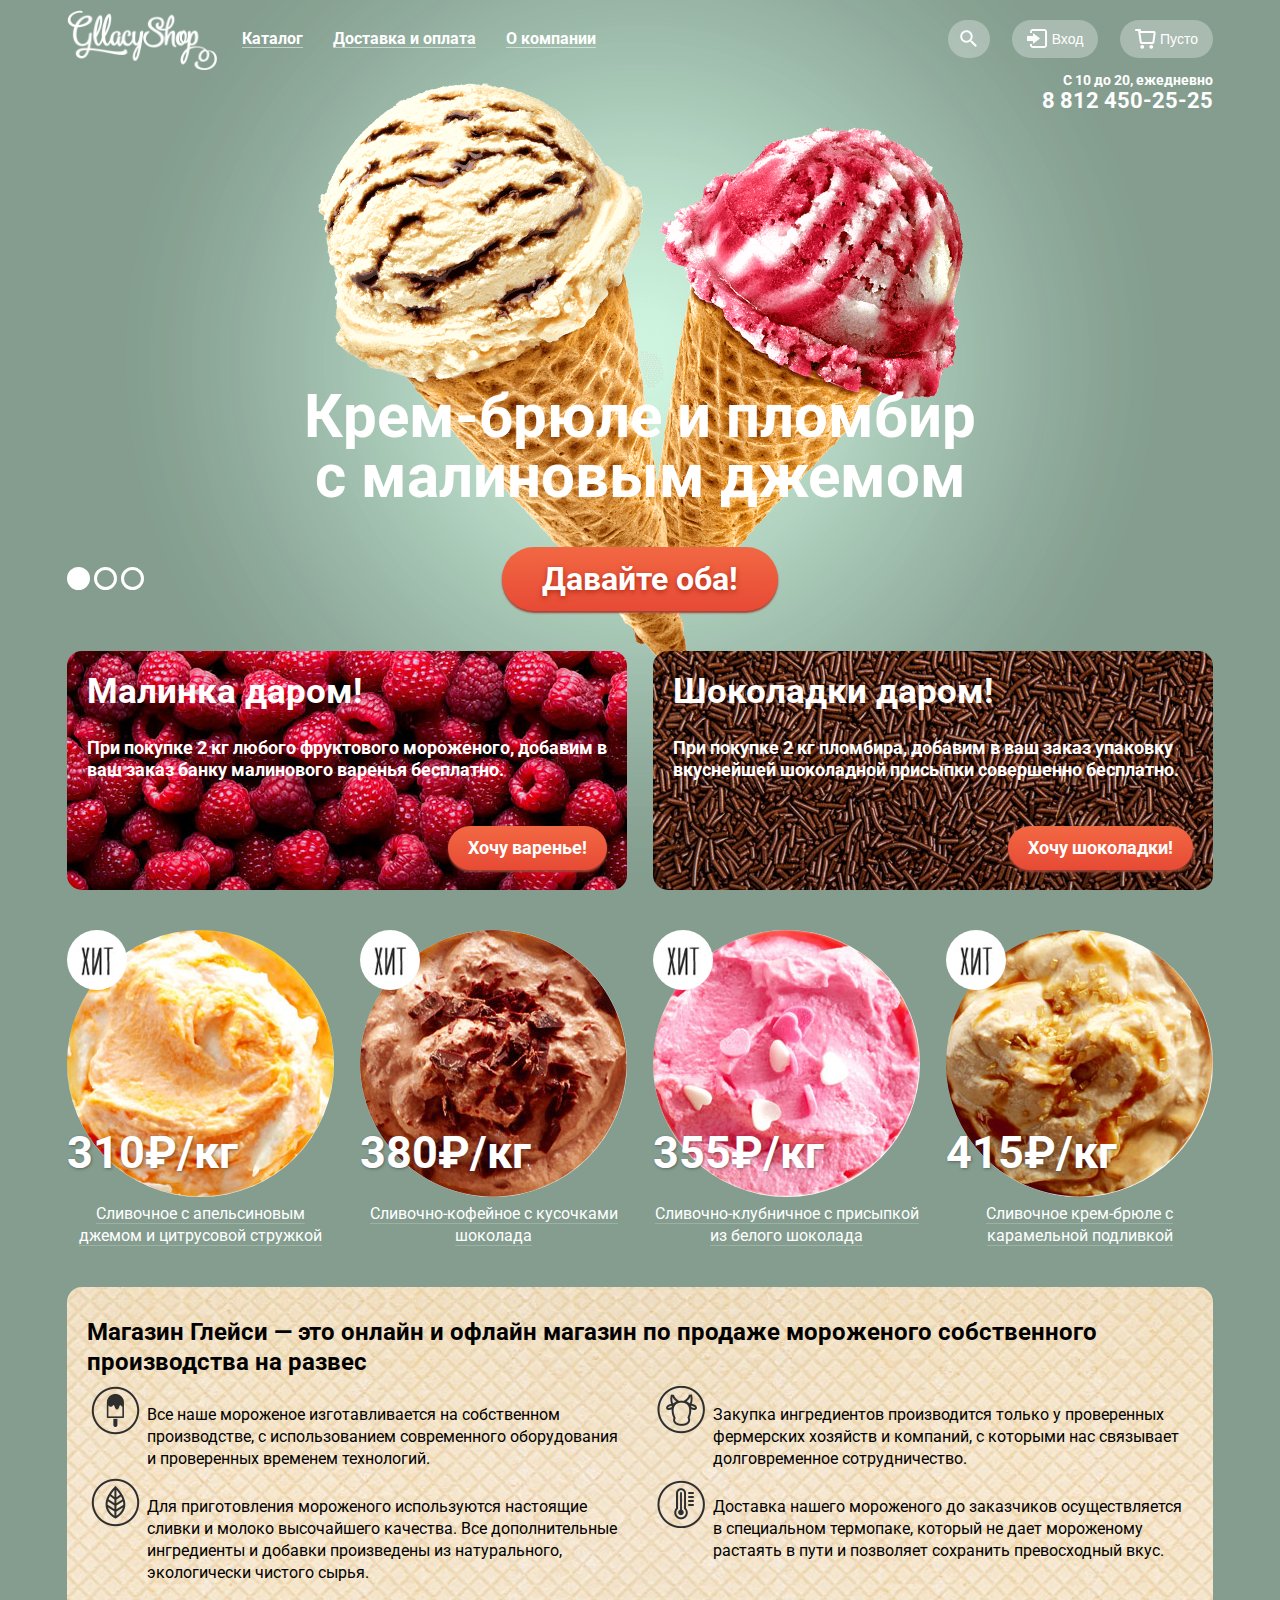
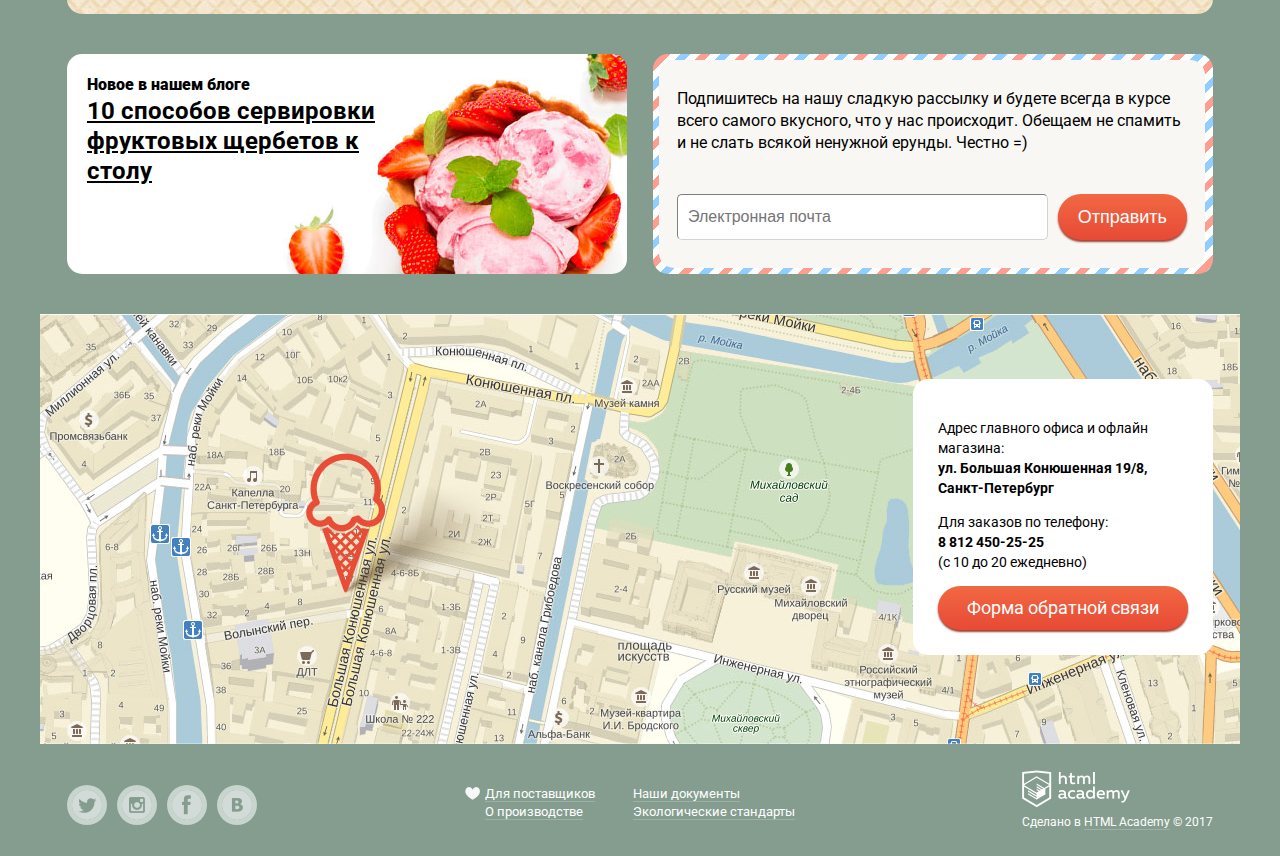
==== index.html @ c6a6ae45 "Правки" ====
<!DOCTYPE html>
<html lang="ru">

<head>
    <meta charset="utf-8">
    <title>HTML Academy: Глейси</title>
    <link href="https://fonts.googleapis.com/css?family=Roboto:400,500,700&amp;subset=cyrillic" rel="stylesheet">
    <link href="css/style.css" rel="stylesheet">
</head>

<body>
    <input type="radio" name="slider-toggle" id="rbtn-1" checked>
    <input type="radio" name="slider-toggle" id="rbtn-2">
    <input type="radio" name="slider-toggle" id="rbtn-3">
    <div class="site-wrapper">
        <div class="content-wrapper">
            <header class="page-header">
                <div class="container">
                    <div class="page-header-top">
                        <div class="logo">
                            <img src="img/logo.png" alt="GllacyShop" width="150" height="60">
                        </div>
                        <nav class="page-header-menu">
                            <ul class="menu">
                                <li class="sub-menu-tuggle">
                                    <a class="header-btn-1" href="#">Каталог</a>
                                    <ul class="sub-menu hidden-container">
                                        <li><a href="#">Новинки</a></li>
                                        <li><a href="catalog.html">Сливочное</a></li>
                                        <li><a href="#">Щербеты</a></li>
                                        <li><a href="#">Фруктовый лед</a></li>
                                        <li><a href="#">Мелорин</a></li>
                                    </ul>
                                </li>
                                <li><a class="header-btn-1" href="#">Доставка и оплата</a></li>
                                <li><a class="header-btn-1" href="#">О компании</a></li>
                            </ul>
                        </nav>
                        <div class="user-block">
                            <div class="user-block-controls">
                                <div class="search">
                                    <button class="search-btn header-btn-2" type="button">Поиск</button>
                                    <form class="search-pop-up hidden-container" action="#" method="get">
                                        <input type="text" name="search" id="search" placeholder="Что ищем?" required>
                                        <label for="search">Что ищем?</label>
                                    </form>
                                </div>
                                <div class="login">
                                    <button class="login-btn header-btn-2" type="button">Вход</button>
                                    <form class="login-pop-up hidden-container" action="#" method="post">
                                        <input type="text" name="login-email" id="login-email" placeholder="Электронная почта" required>
                                        <label for="login-email">Электронная почта</label>
                                        <input type="password" name="login-password" id="login-password" placeholder="Пароль" required>
                                        <label for="login-password">Пароль</label>
                                        <button class="btn" type="submit" name="login-btn">Войти</button>
                                        <a class="a-lb" href="#">Забыли пароль?</a>
                                        <a class="a-lb" href="#">Новая регистрация</a>
                                    </form>
                                </div>
                                <div class="basket">
                                    <button class="basket-btn header-btn-2" type="button">Пусто</button>
                                </div>
                            </div>
                            <div class="user-block-contacts">
                                <p>С 10 до 20, ежедневно</p>
                                <span>8 812 450-25-25</span>
                            </div>
                        </div>
                    </div>
                    <div class="page-header-slider">
                        <div class="slider-controls">
                            <label for="rbtn-1"></label>
                            <label for="rbtn-2"></label>
                            <label for="rbtn-3"></label>
                        </div>
                        <div id="slide-1">
                            <span class="slide-title">
                                Крем-брюле и пломбир<br>
                                с малиновым джемом
                            </span>
                            <a class="btn" href="#">Давайте оба!</a>
                        </div>
                        <div id="slide-2">
                            <span class="slide-title">
                                Шоколадный пломбир<br>
                                и лимонный сорбет
                            </span>
                            <a class="btn" href="#">Давайте оба!</a>
                        </div>
                        <div id="slide-3">
                            <span class="slide-title">
                                Пломбир с помадкой<br>
                                и клубничный щербет
                            </span>
                            <a class="btn" href="#">Давайте оба!</a>
                        </div>
                    </div>
                </div>
            </header>
            <main>
                <div class="container">
                    <div class="holder holder-1">
                        <div class="fill">
                            <h2 class="h2">Малинка даром!</h2>
                            <span>При покупке 2 кг любого фруктового мороженого, добавим в ваш заказ банку малинового варенья бесплатно.</span>
                            <a class="btn" href="#">Хочу варенье!</a>
                        </div>
                        <div class="fill">
                            <h2 class="h2">Шоколадки даром!</h2>
                            <span>При покупке 2 кг пломбира, добавим в ваш заказ упаковку вкуснейшей шоколадной присыпки совершенно бесплатно.</span>
                            <a class="btn" href="#">Хочу шоколадки!</a>
                        </div>
                    </div>
                    <div class="popular">
                        <div class="popular-item">
                            <img src="img/preview-1.jpg" alt="Сливочное с апельсиновым джемом и цитрусовой стружкой" width="267" height="267">
                            <div class="index">Хит</div>
                            <b class="price">310&#8381;/кг</b>
                            <h3 class="h3 a-db"><a href="#">Сливочное с апельсиновым джемом и цитрусовой стружкой</a></h3>
                            <div class="popular-item-hidden-btn">
                                <a class="btn" href="#">Быстрый просмотр</a>
                            </div>
                        </div>
                        <div class="popular-item">
                            <img src="img/preview-2.jpg" alt="Сливочно-кофейное с кусочками шоколада" width="267" height="267">
                            <div class="index">Хит</div>
                            <b class="price">380&#8381;/кг</b>
                            <h3 class="h3 a-db"><a href="#">Сливочно-кофейное с кусочками шоколада</a></h3>
                            <div class="popular-item-hidden-btn">
                                <a class="btn" href="#">Быстрый просмотр</a>
                            </div>
                        </div>
                        <div class="popular-item">
                            <img src="img/preview-3.jpg" alt="Сливочно-клубничное с присыпкой из белого шоколада" width="267" height="267">
                            <div class="index">Хит</div>
                            <b class="price">355&#8381;/кг</b>
                            <h3 class="h3 a-db"><a href="#">Сливочно-клубничное с присыпкой из белого шоколада</a></h3>
                            <div class="popular-item-hidden-btn">
                                <a class="btn" href="#">Быстрый просмотр</a>
                            </div>
                        </div>
                        <div class="popular-item">
                            <img src="img/preview-4.jpg" alt="Сливочное крем-брюле с карамельной подливкой" width="267" height="267">
                            <div class="index">Хит</div>
                            <b class="price">415&#8381;/кг</b>
                            <h3 class="h3 a-db"><a href="#">Сливочное крем-брюле с карамельной подливкой</a></h3>
                            <div class="popular-item-hidden-btn">
                                <a class="btn" href="#">Быстрый просмотр</a>
                            </div>
                        </div>
                    </div>
                    <div class="features">
                        <span class="features-promo">Магазин Глейси — это онлайн и офлайн магазин по продаже мороженого собственного производства на развес</span>
                        <div class="features-container">
                            <div class="features-item">
                                <p>Все наше мороженое изготавливается на собственном производстве, с использованием современного оборудования и проверенных временем технологий.</p>
                            </div>
                            <div class="features-item">
                                <p>Закупка ингредиентов производится только у проверенных фермерских хозяйств и компаний, с которыми нас связывает долговременное сотрудничество.</p>
                            </div>
                            <div class="features-item">
                                <p>Для приготовления мороженого используются настоящие сливки и молоко высочайшего качества. Все дополнительные ингредиенты и добавки произведены из натурального, экологически чистого сырья.</p>
                            </div>
                            <div class="features-item">
                                <p>Доставка нашего мороженого до заказчиков осуществляется в специальном термопаке, который не дает мороженому растаять в пути и позволяет сохранить превосходный вкус.</p>
                            </div>
                        </div>
                    </div>
                    <div class="holder holder-2">
                        <div class="fill">
                            <b>Новое в нашем блоге</b>
                            <a href="#">10  способов сервировки<br>
                              фруктовых щербетов к<br>
                              столу</a>
                        </div>
                        <div class="fill">
                            <div class="fill-content">
                                <p>Подпишитесь на нашу сладкую рассылку и будете всегда в курсе всего самого вкусного, что у нас происходит. Обещаем не спамить и не слать всякой ненужной ерунды. Честно =) </p>
                                <form class="form-spam" action="#" method="post">
                                    <input type="text" name="email" id="subscribe" placeholder="Электронная почта" required>
                                    <label for="subscribe">Электронная почта</label>
                                    <button class="btn" type="submit" name="subscribe-btn">Отправить</button>
                                </form>
                            </div>
                        </div>
                    </div>
                    <div class="location">
                        <iframe src="https://www.google.com/maps/embed?pb=!1m18!1m12!1m3!1d1998.615413094925!2d30.321169016359338!3d59.93852358187609!2m3!1f0!2f0!3f0!3m2!1i1024!2i768!4f13.1!3m3!1m2!1s0x4696310fb661d55f%3A0xd0cc7f055debe430!2z0JHQvtC70YzRiNCw0Y8g0JrQvtC90Y7RiNC10L3QvdCw0Y8g0YPQuy4sINCh0LDQvdC60YIt0J_QtdGC0LXRgNCx0YPRgNCzLCAxOTExODY!5e0!3m2!1sru!2sru!4v1487507142668" width="1200" height="430" frameborder="0" style="border:0" allowfullscreen></iframe>
                        <div class="contacts">
                            <p>
                                Адрес главного офиса и офлайн магазина:
                                <br>
                                <strong>ул. Большая Конюшенная 19/8, Санкт-Петербург</strong>
                            </p>
                            <p>Для заказов по телефону:
                                <br>
                                <strong>8 812 450-25-25</strong>
                                <br> (с 10 до 20 ежедневно)
                            </p>
                            <a class="btn" href="#">Форма обратной связи</a>
                        </div>
                    </div>
                </div>
            </main>
            <footer class="page-footer">
                <div class="container">
                    <div class="footer-social">
                        <a class="social-btn social-btn-twitter" href="#">Твиттер</a>
                        <a class="social-btn social-btn-instagram" href="#">Инстаграмм</a>
                        <a class="social-btn social-btn-facebook" href="#">Фейсбук</a>
                        <a class="social-btn social-btn-vk" href="#">Вконтакте</a>
                    </div>
                    <nav class="footer-menu">
                        <ul>
                            <li class="love"><a class="a-db" href="#">Для поставщиков</a></li>
                            <li><a class="a-db" href="#">О производстве</a></li>
                        </ul>
                        <ul>
                            <li><a class="a-db" href="#">Наши документы</a></li>
                            <li><a class="a-db" href="#">Экологические стандарты</a></li>
                        </ul>
                    </nav>
                    <div class="footer-copyright">
                        <a href="htmlacademy.ru"><img src="img/logo-academy.png" alt="Логотип академии" width="108" height="38"></a>
                        <p>Сделано в <a class="a-db" href="#">HTML Academy</a> &#169; 2017</p>
                    </div>
                </div>
            </footer>
        </div>
    </div>
    <div class="modal-feedback-wrapper">
        <div class="modal-feedback">
            <button class="modal-exit" type="button">Закрыть</button>
            <span>Мы обязательно вам ответим!</span>
            <form class="modal-feedback-form" action="#" method="post">
                <input type="text" name="client" id="fb-name" placeholder="Как вас зовут?" required>
                <label for="fb-name">Как вас зовут?</label>
                <input type="text" name="email" id="fb-email" placeholder="Ваша почта для ответа?" required>
                <label for="fb-email">Ваша почта для ответа?</label>
                <textarea rows="6" cols="40" placeholder="Напишите что-нибудь..."></textarea>
                <button class="btn" type="submit" name="feedback-btn">Отправить</button>
            </form>
        </div>
    </div>
    <script src="js/script.js" async></script> 
</body>

</html>
---- css/style.css ----
html,
body {
    min-width: 1200px;
    font-size: 16px;
    line-height: 22px;
    color: #000000;
    font-family: "Roboto", "Arial", sans-serif;
    font-weight: bold;
    
    margin: 0;
    
    background-color: #849d8f;
}

input[name="slider-toggle"] {
    display: none;
}

.site-wrapper::before {
    background-image: url("../img/ice-2.png");
    visibility: hidden;
}

.site-wrapper::after {
    background-image: url("../img/ice-3.png");
    visibility: hidden;
}

#rbtn-1:checked ~ .site-wrapper .content-wrapper {
    background: url("../img/ice-1.png") no-repeat top center;
    -webkit-transition: background 0.5s ease;
    transition: background 0.5s ease;
}

#rbtn-2:checked ~ .site-wrapper .content-wrapper {
    background-color: #8996a6;
    background: #8996a6 url("../img/ice-2.png") no-repeat top center;
    
    -webkit-transition: background 0.5s ease;
    
    transition: background 0.5s ease;
}

#rbtn-3:checked ~ .site-wrapper .content-wrapper {
    background-color: #9d8b84;
    background: #9d8b84 url("../img/ice-3.png") no-repeat top center;
    
    -webkit-transition: background 0.5s ease;
    
    transition: background 0.5s ease;
}

#rbtn-1:checked ~ .site-wrapper #slide-1,
#rbtn-2:checked ~ .site-wrapper #slide-2,
#rbtn-3:checked ~ .site-wrapper #slide-3 {
    display: block;
}

.page-header-slider {
    position: relative;
    
    margin-top: 285px;
}

.slider-controls {
    position: absolute;
    left: 0;
    bottom: 15px;
}

.slider-controls label {
    display: inline-block;
    
    width: 17px;
    height: 17px;
    border: 3px solid #ffffff;
    
    border-radius: 50%;
    cursor: pointer;
}

#rbtn-1:checked ~ .site-wrapper label[for="rbtn-1"],
#rbtn-2:checked ~ .site-wrapper label[for="rbtn-2"],
#rbtn-3:checked ~ .site-wrapper label[for="rbtn-3"] {
    background-color: #ffffff;
    
    cursor: context-menu;
}

label[for="rbtn-1"]:hover,
label[for="rbtn-2"]:hover,
label[for="rbtn-3"]:hover {
    background-color: rgba(255, 255, 255, 0.4);
}

label[for="rbtn-1"]:active,
label[for="rbtn-2"]:active,
label[for="rbtn-3"]:active {
    background-color: #ffffff;
}

#slide-1,
#slide-2,
#slide-3 {
    display: none;
    
    text-align: center;
}

.slide-title {
    display: block;
    
    font-size: 60px;
    line-height: 60px;
}

.slide-title + .btn {
    padding: 10px 40px;
    margin-top: 40px;
    
    font-size: 32px;
    line-height: 44px;
    font-weight: bold;
    text-shadow: 0px 2px 5px rgba(160, 32, 11, 0.76);
    
    border-radius: 100px;
}

.slider-controls {
    position: absolute;
}

.container {
    width: 1146px;
    margin: 0 auto;
    padding: 0 27px;
}

.hidden {
    display: none;
}

.page-header {
    color: #ffffff;
    
    padding-top: 10px;
}

.page-header-top {
    display: -webkit-box;
    display: -ms-flexbox;
    display: flex;
}

.logo {
    width: 150px;
    margin-right: 10px;
}

.page-header-menu {
    margin-top: 10px;
}

.page-header-menu .menu {
    position: relative;
    
    display: -webkit-box;
    
    display: -ms-flexbox;
    
    display: flex;
    -webkit-box-pack: start;
        -ms-flex-pack: start;
            justify-content: flex-start;
    
    padding: 0;
    margin: 0;
    
    font-size: 0;
    
    list-style: none;
    
}

.header-btn-1 {
    position: relative;
    
    display: inline-block;
    padding: 10px 15px;
    
    font-size: 16px;
    line-height: 18px;
    color: #ffffff;
    text-decoration: none;
}

.header-btn-1::after {
    content: "";
    
    position: absolute;
    bottom: 10px;
    left: 15px;
    right: 15px;
    
    height: 1px;
    
    background-color: rgba(255, 255, 255, 0.5);
}

.header-btn-1:hover {
    color: #000000;
    text-decoration: none;
    
    background-color: #ffffff;
    border-radius: 50px / 50px;
}

.header-btn-1:active {
    color: #000000;
    text-decoration: none;
    
    background-color: #ffffff;
    border-radius: 50px / 50px;
    box-shadow: inset 0 3px 3px 0 #696969;
}

.menu .actual {
    color: #ffffff;
    text-decoration: none;
    
    background-color: #d07058;
    border-radius: 50px / 50px;
}

.actual::after {
    display: none;
}

.sub-menu {
    position: absolute;
    z-index: 20;
    
    padding: 0;
    margin: 0;
    margin-top: 5px;
    
    font-size: 14px;
    line-height: 16px;
    font-weight: normal;
    
    opacity: 0;
    visibility: hidden;
    list-style: none;
    
    -webkit-transition: all 0.3s ease-in-out;
    
    transition: all 0.3s ease-in-out;
}

.sub-menu a {
    display: block;
    
    padding: 10px 15px;
    
    color: #000000;
    
    text-decoration: none;
}

.sub-menu li:nth-of-type(1) {
    font-weight: bold;
}

.sub-menu li:nth-of-type(1) {
    margin-bottom: 1px;
    box-shadow: 0 7px 0 -6px #d1d0ce; 
}

.sub-menu-tuggle:hover .sub-menu {
    
    opacity: 1;
    visibility: visible;
    
}

.sub-menu a:hover {
    
    color: #000000;
    
    background-color: #fbded7;
}

.sub-menu a:active {
    color: #000000;
    
    background-color: #f6b5a5;
}

.sub-menu .actual-sub {
    color: #ffffff;
    
    background-color: #d07058;
}

.user-block { 
    font-size: 14px;
    line-height: 16px;
    font-weight: normal;
    
    margin-left: auto;
    margin-top: 10px;
    width: 265px;
}

.user-block-controls {
    display: -webkit-box;
    display: -ms-flexbox;
    display: flex;
    width: 265px;
    
    font-size: 0;
}

.header-btn-2 {
    position: relative;
    
    padding: 11px 15px;
    padding-left: 40px;
    border-width: 0;
    
    font-size: 14px;
    line-height: 16px;
    font-weight: 500;
    color: #ffffff;
    
    border-radius: 50px / 50px;
    background-color: rgba(255, 255, 255, 0.3);
    outline: none;
}

.search-btn {
    padding: 0;
    width: 42px;
    height: 38px;
    
    font-size: 0;
}

.header-btn-2::before {
    position: absolute;
    left: 15px;
    top: 9px;
    
    content: "";
    
    width: 21px;
    height: 20px;
    
    background-image: url("../img/sprytes/spritesheet-3.png");
}

.search-btn::before {
    left: 12px;
    
    background-position: 0px -376px;
}

.login-btn::before {
    background-position: 0px -319px;
}

.basket-btn::before {
    background-position: -0px 0px;
}

.search-btn:hover::before {
    left: 12px;
    
    background-position: -22px -376px;
}

.login-btn:hover::before {
    background-position: 0px -348px;
}

.active-basket-btn::before {
    background-position: 0px -30px;
}

.search,
.login,
.basket {
    position: relative;
    
    display: inline-block;
    margin-left: auto;
    
    vertical-align: middle;
    font-size: 14px;
}

.search {
    margin-left: 0;
}

.search-btn,
.login-btn,
.active-basket-btn {
    cursor: pointer;
}

.search-btn:hover,
.login-btn:hover,
.active-basket-btn {
    position: relative;
    
    color: #000000;
    
    background-color: #ffffff;
}

.search-pop-up {
    position: absolute;
    right: 0;
    z-index: 20;
    
    box-sizing: border-box;
    width: 340px;
    padding: 20px 15px;
    margin-top: 5px;
    
    visibility: hidden;
    opacity: 0;
    
    -webkit-transition: all 0.3s ease-in-out;
    
    transition: all 0.3s ease-in-out;
}

.search-pop-up input:focus::-webkit-input-placeholder {
    color: transparent;
}
.search-pop-up input:focus::-moz-placeholder {
    color: transparent;
}
.search-pop-up input:focus:-moz-placeholder {
    color: transparent;
}
.search-pop-up input:focus:-ms-input-placeholder {
    color: transparent;
}

.search-pop-up label {
    position: absolute;
    left: 25px;
    top: 5px;
    
    font-size: 11px;
    line-height: 13px;
    font-weight: normal;
    
    visibility: hidden;
    opacity: 0;
    
    -webkit-transition: all 0.2s ease-out;
    
    transition: all 0.2s ease-out;
}

.search-pop-up input:valid + label {
    color: #999999;
    
    visibility: visible;
    opacity: 1;
}

.search-pop-up input:focus + label {
    color: #5b9ddf;
    
    visibility: visible;
    opacity: 1;
}

.login-pop-up {
    position: absolute;
    right: 0;
    z-index: 20;
    
    box-sizing: border-box;
    width: 280px;
    height: 215px;
    padding: 20px 15px;
    margin-top: 5px;
    
    visibility: hidden;
    opacity: 0;
    
    -webkit-transition: all 0.3s ease-in-out;
    
    transition: all 0.3s ease-in-out;
}

.login-pop-up input {
    margin-bottom: 20px;
}

.login-pop-up input:focus::-webkit-input-placeholder {
    color: transparent;
}
.login-pop-up input:focus::-moz-placeholder {
    color: transparent;
}
.login-pop-up input:focus:-moz-placeholder {
    color: transparent;
}
.login-pop-up input:focus:-ms-input-placeholder {
    color: transparent;
}

.login-pop-up label {
    position: absolute;
    left: 25px;
    
    font-size: 11px;
    line-height: 13px;
    font-weight: normal;
    
    visibility: hidden;
    opacity: 0;
    
    -webkit-transition: all 0.2s ease-out;
    
    transition: all 0.2s ease-out;
}

.login-pop-up label[for="login-email"] {
    top: 5px;
}

.login-pop-up label[for="login-password"] {
    top: 70px;
}

.login-pop-up input:valid + label {
    color: #999999;
    
    visibility: visible;
    opacity: 1;
}

.login-pop-up input:focus + label {
    color: #5b9ddf;
    
    visibility: visible;
    opacity: 1;
}

.login-pop-up button {
    display: block;
    float: left;
    
    cursor: pointer;
}

.login-pop-up a {
    display: inline-block;
    margin-left: 20px;
    margin-top: 5px;
}

.basket-pop-up {
    position: absolute;
    right: 0;
    z-index: 20;
    
    box-sizing: border-box;
    width: 540px;
    padding: 20px 15px;
    margin-top: 5px;
    
    color: #000000;
    
    visibility: hidden;
    opacity: 0;
    
    -webkit-transition: all 0.3s ease-in-out;
    
    transition: all 0.3s ease-in-out;
}

.basket-table {
    font-size: 13px;
    line-height: 16px;
    
    border-bottom: 1px solid #ccccc9;
}

.basket-tr {
    display: -webkit-box;
    display: -ms-flexbox;
    display: flex;
    
    margin-bottom: 20px;
}

.basket-tr .cross-it-out {
    position: relative;

    width: 10px;
    height: 10px;
    padding: 0;
    margin-top: 13px;
    border: none;

    background-color: transparent;
    outline: none;
    cursor: pointer;
}

.basket-tr .cross-it-out::before,
.basket-tr .cross-it-out::after {
    content: "";

    position: absolute;
    left: 0;
    top: 4px;
    
    width: 15px;
    height: 2px;

    background-color: #3e3e3e;
    cursor: pointer;
}

.basket-tr .cross-it-out::before {
    -webkit-transform: rotate(45deg);
            transform: rotate(45deg);
}

.basket-tr .cross-it-out::after {
    -webkit-transform: rotate(-45deg);
            transform: rotate(-45deg);
}

.basket-tr .disabled {
    opacity: 0.5;
}

.basket-tr .weight {
    padding: 10px;
    margin-left: auto;
    margin-right: 30px;
}

.basket-tr .name {
    width: 215px;
    padding-top: 10px;
}

.basket-tr .preview {
    margin: 0 15px;
}

.basket-tr .basket-price {
    padding-top: 10px;
    margin-right: 15px;
}

.basket-controls {
    display: -webkit-box;
    display: -ms-flexbox;
    display: flex;
    -webkit-box-orient: vertical;
    -webkit-box-direction: normal;
        -ms-flex-direction: column;
            flex-direction: column;
    -webkit-box-align: end;
        -ms-flex-align: end;
            align-items: flex-end;
}

.basket-controls span {
    margin: 10px 0;
    
    font-weight: bold;
}

.search:hover .search-pop-up,
.login:hover .login-pop-up,
.basket:hover .basket-pop-up {
    visibility: visible;
    opacity: 1;
}

.user-block-contacts {
    position: relative;
    
    font-weight: bold;
    text-align: right;
}

.user-block-contacts p {
    display: block;
}

.user-block-contacts span {
    position: absolute;
    bottom: -25px;
    right: 0;
    
    display: block;
    
    font-size: 22px;
    line-height: 24px;
}

.page-footer {
    color: #ffffff;
    font-size: 13px;
    line-height: 18px;
    font-weight: normal;
}

.page-footer .container {
    display: -webkit-box;
    display: -ms-flexbox;
    display: flex;
    -webkit-box-pack: justify;
        -ms-flex-pack: justify;
            justify-content: space-between;
}

.footer-social {
    display: -webkit-box;
    display: -ms-flexbox;
    display: flex;
    -webkit-box-pack: justify;
        -ms-flex-pack: justify;
            justify-content: space-between;
    
    -ms-flex-preferred-size: 190px;
    
        flex-basis: 190px;
    margin-top: 35px;
    margin-bottom: 30px;
}

.social-btn {
    width: 30px;
    height: 30px;
    border: 5px solid rgba(255, 255, 255, 0.7);
    
    font-size: 0;
    
    border-radius: 50%;
    opacity: 0.8;
}

.social-btn:hover {
    border: 5px solid rgba(255, 255, 255, 0.5);
    
    opacity: 1;
}

.social-btn:active {
    border: 5px solid rgba(255, 255, 255, 0.5);
    
    opacity: 1;
    box-shadow: inset 0 2px 3px 1px rgba(0, 0, 0, 0.5);
}

.social-btn-twitter {
    background: url("../img/sprytes/spritesheet-3.png") no-repeat -1px -489px;
    background-clip: content-box;
}
.social-btn-instagram {
    background: url("../img/sprytes/spritesheet-3.png") no-repeat -1px -447px;
    background-clip: content-box;
}
.social-btn-facebook {
    background: url("../img/sprytes/spritesheet-3.png") no-repeat -1px -405px;
    background-clip: content-box;
}
.social-btn-vk {
    background: url("../img/sprytes/spritesheet-3.png") no-repeat -1px -531px;
    background-clip: content-box;
}

.footer-menu {
    display: -webkit-box;
    display: -ms-flexbox;
    display: flex;
    -webkit-box-pack: justify;
        -ms-flex-pack: justify;
            justify-content: space-between;
    
    -ms-flex-preferred-size: 310px;
    
        flex-basis: 310px;
    margin-top: 35px;
    margin-bottom: 30px;
}

.love {
    position: relative;
}

.love::before {
    content: "";
    left: -20px;
    top: 2px;
    
    position: absolute;
    
    width: 20px;
    height: 15px;
    
    background-image: url("../img/sprytes/spritesheet-3.png");
    background-position: 0px -296px;
}

.footer-menu ul {
    padding: 0;
    margin: 0;
    
    list-style: none;
}

.footer-copyright {
    margin-top: 20px;
    margin-bottom: 25px;
    
    font-size: 12px;
    line-height: 18px;
}

.footer-copyright p {
    margin: 0;
}

.h2 {
    margin: 0;
    
    font-size: 35px;
    line-height: 41px;
}

.h3 {
    display: inline;
    margin: 0;
    
    color: #ffffff;
    font-size: 16px;
    line-height: 22px;
    font-weight: normal;

    border-bottom: 1px solid rgba(255, 255, 255, 0.2); 
}

.hidden-container {
    background-color: #ffffff;
    border-radius: 5px;
    box-shadow: 0px 20px 20px 0px rgba(0, 0, 0, 0.4);
    overflow: hidden;
}

.hidden-container input {
    box-sizing: border-box;
    width: 100%;
    height: 46px;
    padding: 10px;
    
    font-size: 14px;
/*    line-height: 24px;*/
    font-weight: normal;
    border: 1px solid #d3d3d2;
    
    border-radius: 5px;
}

.hidden-container .btn {
    border-radius: 20px / 25px;
}

.hidden-container input:hover {
    box-shadow: 0 0 0 1px #d3d3d2;
}

.hidden-container input:focus {
    box-shadow: none;
}

.a-db /*a for dark background*/ {
    color: #ffffff;
    text-decoration: none;
    
    border-bottom: 1px solid rgba(255, 255, 255, 0.2);
}

.a-db:hover {
    color: #ffbc9e;
    text-decoration: none;
    
    border-bottom: 1px solid rgba(255, 188, 158, 0.2);
}

.a-lb /*a for light background*/ {
    color: #000000;
    text-decoration: none;
    
    border-bottom: 1px solid rgba(0, 0, 0, 0.2);
}

.a-lb:hover {
    color: #e84d37;
    text-decoration: none;
    
    border-bottom: 1px solid rgba(232, 77, 55, 0.2);
}

.btn {
    display: inline-block;
    padding: 10px 20px;
    
    color: #ffffff;
    font-size: 18px;
    line-height: 24px;
    text-decoration: none;
    
    background-color: #ed5b3d;
    background-image: -webkit-linear-gradient(bottom, rgb(231,74,53) 0%, rgb(242,104,67) 100%);
    background-image: linear-gradient(0deg, rgb(231,74,53) 0%, rgb(242,104,67) 100%);
    border: none;
    border-radius: 25px;
    box-shadow: 0 2px 2px 0 #9e4334;
}

.btn:hover {
    color: #ffffff;
    
    background-image: -webkit-linear-gradient(top, rgb(245,134,105) 0%, rgb(236,111,94) 100%);
    
    background-image: linear-gradient(180deg, rgb(245,134,105) 0%, rgb(236,111,94) 100%);
}

.btn:active {
    box-shadow: inset 0 2px 2px 0 #9e4334;
    background-image: -webkit-linear-gradient(bottom, rgb(242,104,67) 0%, rgb(231,74,53) 100%);
    background-image: linear-gradient(0deg, rgb(242,104,67) 0%, rgb(231,74,53) 100%);
}

.popular-item,
.catalog-item {
    text-align: center;
}

.popular-item img,
.catalog-item img {
    border-radius: 50%;
}

.popular-item-hidden-btn {
    position: absolute;
    
    display: -webkit-box;
    
    display: -ms-flexbox;
    
    display: flex;
    -ms-flex-pack: distribute;
        justify-content: space-around;
    
    width: 267px;
    margin-top: 10px;
    
    opacity: 0;
    visibility: hidden;
}

.popular-item .btn,
.catalog-item .btn {
    border-radius: 20px / 25px;
}

.popular-item a:not(.btn),
.catalog-item a:not(.btn) {
    font: inherit;
    color: inherit;
    text-decoration: inherit;
}

.popular-item:hover .popular-item-hidden-btn,
.catalog-item:hover .popular-item-hidden-btn {
    position: absolute;
    
    display: -webkit-box;
    
    display: -ms-flexbox;
    
    display: flex;
    -ms-flex-pack: distribute;
        justify-content: space-around;
    
    width: 267px;
    margin-top: 10px;
    
    opacity: 1;
    visibility: visible;
}

.popular-item:hover,
.catalog-item:hover {
    position: relative;
    z-index: 10;
    
    border-radius: 5px;
    background-color: rgba(255, 255, 255, 0.3);
    box-shadow: 0px 20px 20px 0px rgba(0, 0, 0, 0.4);
}

.popular-item:hover {
    padding-top: 5px;
    padding-left: 15px;
    padding-right: 15px;
    padding-bottom: 70px;
    
    margin-top: -5px;
    margin-left: -15px;
    margin-right: -15px;
    margin-bottom: -70px;
}

.catalog-item:hover {
    padding-top: 5px;
    padding-left: 15px;
    padding-right: 15px;
    padding-bottom: 30px;
    
    margin-top: -5px;
    margin-left: -15px;
    margin-right: -15px;
    margin-bottom: -30px;
}

.holder {
    display: -webkit-box;
    display: -ms-flexbox;
    display: flex;
    -webkit-box-pack: justify;
        -ms-flex-pack: justify;
            justify-content: space-between;
    
    margin: 40px 0;
}

.holder-1 {
    display: -webkit-box;
    display: -ms-flexbox;
    display: flex;
    -webkit-box-pack: justify;
        -ms-flex-pack: justify;
            justify-content: space-between;
    
    color: #ffffff;
    font-size: 18px;
    line-height: 22px;
}

.holder-1 .fill {
    display: -webkit-box;
    display: -ms-flexbox;
    display: flex;
    -webkit-box-orient: vertical;
    -webkit-box-direction: normal;
        -ms-flex-direction: column;
            flex-direction: column;
}

.holder-1 .fill:nth-of-type(1) {
    background: #560715 url("../img/background-fruit-short-3.jpg") no-repeat;
}

.holder-1 .fill:nth-of-type(2) {
    background: #40261a url("../img/background-chocolad-short-3.jpg") no-repeat;
}

.holder-1 span {
    margin-top: 25px;
    margin-bottom: 45px;
}

.holder-1 .btn {
    -ms-flex-item-align: end;
        align-self: flex-end;
}

.fill {
    -ms-flex-preferred-size: 520px;
        flex-basis: 520px;
    padding: 20px;
    
    border-radius: 15px;
}

.holder-2 {
    font-size: 16px;
    line-height: 22px;
    color: #000000;
}

.holder-2 .fill {
    background-color: #ffffff;
}

.holder-2 .fill:nth-of-type(1) {
    background: #ffffff url("../img/background-ummy-short-3.jpg") no-repeat;
}

.holder-2 .fill:nth-of-type(2) {
    box-sizing: border-box;
    -ms-flex-preferred-size: 560px;
        flex-basis: 560px;
    max-width: 560px;
    padding: 6px;
    
    background-image: -webkit-repeating-linear-gradient( 135deg, #ffffff 7px, #fe9e90 7px, #fe9e90 14px, #ffffff 14px, #ffffff 21px, #92cdff 21px, #92cdff 28px, #ffffff 28px, #ffffff 35px);
    
    background-image: repeating-linear-gradient( -45deg, #ffffff 7px, #fe9e90 7px, #fe9e90 14px, #ffffff 14px, #ffffff 21px, #92cdff 21px, #92cdff 28px, #ffffff 28px, #ffffff 35px);
}

.holder-2 .fill-content {
    position: relative;
    
    padding: 28px 18px;
    width: 510px;
    
    background-color: #f8f7f4;
    border-radius: inherit;
}

.fill-content input:focus::-webkit-input-placeholder {
    color: transparent;
}
.fill-content input:focus::-moz-placeholder {
    color: transparent;
}
.fill-content input:focus:-moz-placeholder {
    color: transparent;
}
.fill-content input:focus:-ms-input-placeholder {
    color: transparent;
}

.form-spam label {
    position: absolute;
    left: 30px;
    top: 120px;
    
    font-size: 11px;
    line-height: 13px;
    font-weight: normal;
    
    visibility: hidden;
    opacity: 0;
    
    -webkit-transition: all 0.2s ease-out;
    
    transition: all 0.2s ease-out;
}

.form-spam input:valid + label {
    color: #999999;
    
    visibility: visible;
    opacity: 1;
}

.form-spam input:focus + label {
    color: #5b9ddf;
    
    visibility: visible;
    opacity: 1;
}

.holder-2 b {
    display: block;
}

.holder-2 a {
    font-size: 24px;
    line-height: 30px;
    font-weight: bold;
    color: #000000;
}

.holder-2 p {
    margin: 0;
    margin-bottom: 40px;
    
    font-weight: normal;
}

.form-spam {
    display: -webkit-box;
    display: -ms-flexbox;
    display: flex;
}

.form-spam input {
    width: 370px;
    padding: 10px;
    margin-right: 10px;
    border-width: 1px;
    
    font-size: 16px;
    line-height: 24px;
    font-weight: 500;
    
    border-color: #d3d3d2;
    border-radius: 5px;
}

.popular {
    display: -webkit-box;
    display: -ms-flexbox;
    display: flex;
    -webkit-box-pack: justify;
        -ms-flex-pack: justify;
            justify-content: space-between;
    margin-bottom: 40px;
    
    color: #ffffff;
}

.popular-item {
    position: relative;
    
    width: 267px;
}

.index {
    position: absolute;
    top: 0;
    left: 0;
    
    width: 60px;
    height: 60px;
    
    font-size: 0;
    
    background: url("../img/sprytes/spritesheet-3.png");
    background-position: 0 -572px;
    border-radius: 50%;
}

.popular-item:hover .index, 
.catalog-item:hover .index {
    top: 5px;
    left: 15px;
}

.price {
    position: absolute;
    left: 0;
    top: 200px;
    
    font-size: 45px;
    line-height: 45px;
    font-weight: bold;
    
    text-shadow: 0.5px 0.866px 3px rgba(49, 50, 53, 0.5);
}

.popular-item:hover .price, 
.catalog-item:hover .price {
    top: 205px;
    left: 15px;
}

.features {  
    padding: 30px 20px;
    
    background: #eee0c8 url("../img/background-cross-short-2.jpg") no-repeat;
    
    border-radius: 15px;
}

.features-promo {
    display: inline;
    
    font-size: 24px;
    line-height: 30px;
}

.features-container {
    display: -webkit-box;
    display: -ms-flexbox;
    display: flex;
    -ms-flex-wrap: wrap;
        flex-wrap: wrap;
    -webkit-box-pack: justify;
        -ms-flex-pack: justify;
            justify-content: space-between;
    -ms-flex-line-pack: justify;
        align-content: space-between;
    
    min-height: 180px;
    margin-top: 27px;
}

.features-item {
    position: relative;
    
    width: 480px;
    margin-left: 60px;
    
    font-size: 16px;
    line-height: 22px;
    
    font-weight: normal;
}

.features-item::before {
    position: absolute;
    left: -56px;
    top: -18px;
    
    content: "";
    
    width: 50px;
    height: 50px;

    background: url("../img/sprytes/spritesheet-3.png");
}

.features-item:nth-of-type(1)::before {
    background-position: 0 -60px;
}

.features-item:nth-of-type(2)::before {
    background-position: 0 -179px;
}

.features-item:nth-of-type(3)::before {
    background-position: 0 -119px;
}

.features-item:nth-of-type(4)::before {
    background-position: 0 -235px;
}

.features-item p {
    margin: 0;
}

.location {
    position: relative;
    right: 27px;
    
    min-width: 1200px;
    min-height: 430px;
    
    background-image: url("../img/map-pin-short.jpg");
    background-repeat: no-repeat;
}

.contacts {
    position: absolute;
    top: 65px;
    right: 27px;
    
    width: 250px;
    padding: 25px;
    
    font-size: 14px;
    line-height: 20px;
    font-weight: normal;
    
    background-color: #ffffff;
    border-radius: 15px;
}

.contacts .btn {
    box-sizing: border-box;
    width: 100%;
    
    text-align: center;
}

.modal-feedback-wrapper {
    position: fixed;
    top: 0;
    left: 0;
    
    width: 10000px;
    height: 10000px;
    
    visibility: hidden;
    opacity: 0;
    background-color: rgba(0, 0, 0, 0.5);
}

.visible {
    visibility: visible;
    opacity: 1;
}

.modal-feedback {
    position: fixed;
    top: 0;
    top: 50%;
    left: 50%;
    z-index: 50;
    
    width: 455px;
    min-height: 425px;
    padding: 25px;
    margin-left: -257.5px;
    margin-top: -237.5px;
    
    background-color: #f8f7f4;
    border-radius: 10px;
}

.modal-exit {
    position: absolute;
    right: 25px;
    top: 25px;
    
    width: 25px;
    height: 22px;
    border: none;
    
    font-size: 0;
    
    background-color: transparent;
    outline: none;
    cursor: pointer;
}

.modal-exit::before,
.modal-exit::after {
    content: "";
    
    position: absolute;
    right: 0;
    
    height: 3px;
    width: 25px;
    
    background-color: #000000;
}

.modal-exit::before {
    -webkit-transform: rotate(45deg);
            transform: rotate(45deg);
}

.modal-exit::after {
    -webkit-transform: rotate(-45deg);
            transform: rotate(-45deg);
}

.modal-feedback-form {
    display: -webkit-box;
    display: -ms-flexbox;
    display: flex;
    -webkit-box-orient: vertical;
    -webkit-box-direction: normal;
        -ms-flex-direction: column;
            flex-direction: column;
}

.modal-feedback-form input {
    height: 48px;
    
    line-height: 18px;
}

.modal-feedback-form input,
.modal-feedback-form textarea {
    box-sizing: border-box;
/*    height: 48px;*/
    padding: 10px 15px;
    border: 1px solid #d3d3d2;
    
    font-size: 16px;
    line-height: 24px;
    font-weight: normal;
    
    border-radius: 5px;
}

.modal-feedback-form textarea {
    font: inherit;
    font-weight: normal;
    line-height: 24px;
}

.modal-feedback-form input:hover,
.modal-feedback-form textarea:hover {
    box-shadow: 0 0 0 1px #d3d3d2;
}

.modal-feedback-form input:focus,
.modal-feedback-form textarea:focus {
    box-shadow: none;
}

.modal-feedback-form {
    position: relative;
}

.modal-feedback-form label[for="fb-name"] {
    position: absolute;
    top: -14px;
    left: 15px;
}

.modal-feedback-form label[for="fb-email"] {
    position: absolute;
    top: 54px;
    left: 15px;
}

.modal-feedback-form label {
    font-size: 11px;
    line-height: 13px;
    font-weight: normal;
    
    visibility: hidden;
    opacity: 0;
    
    -webkit-transition: all 0.2s ease-out;
    
    transition: all 0.2s ease-out;
}

.modal-feedback-form input:valid + label {
    color: #999999;
    
    visibility: visible;
    opacity: 1;
}

.modal-feedback-form input:focus + label {
    color: #5b9ddf;
    
    visibility: visible;
    opacity: 1;
}

.modal-feedback-form input:focus::-webkit-input-placeholder {
    color: transparent;
}
.modal-feedback-form input:focus::-moz-placeholder {
    color: transparent;
}
.modal-feedback-form input:focus:-moz-placeholder {
    color: transparent;
}
.modal-feedback-form input:focus:-ms-input-placeholder {
    color: transparent;
}

.modal-feedback span {
    display: block;
    
    margin-bottom: 25px;
    
    font-size: 24px;
    line-height: 28px;
    font-weight: 500;
}

.modal-feedback-form input {
    width: 270px;
    
    margin-bottom: 20px;
}

.modal-feedback-form textarea {
    margin-bottom: 25px;
}

.modal-feedback-form .btn {
    -ms-flex-item-align: end;
        align-self: flex-end;
}

.breadcrumbs {
    font-size: 14px;
    line-height: 16px;
    font-weight: normal;
}

.breadcrumbs ul {
    display: -webkit-box;
    display: -ms-flexbox;
    display: flex;
    padding: 0;
    margin: 0;
    
    list-style: none;
}

.breadcrumbs li:not(:last-of-type)::after {
    content: "»";
    
    display: inline-block;
    margin: 0 5px;
}

.catalog {
    display: -webkit-box;
    display: -ms-flexbox;
    display: flex;
    -webkit-box-orient: vertical;
    -webkit-box-direction: normal;
        -ms-flex-direction: column;
            flex-direction: column;
    
    color: #ffffff;
}

.catalog-controls {
    display: -webkit-box;
    display: -ms-flexbox;
    display: flex;
    -ms-flex-wrap: wrap;
        flex-wrap: wrap;
    
    min-height: 130px;
    margin-top: 35px;
    margin-bottom: 40px;
    
    font-size: 14px;
    line-height: 16px;
    font-weight: normal;
}

.catalog-controls-tuggle,
.catalog-controls button {
    font-size: 16px;
    line-height: 18px;
    font-weight: 500;
    
    border-radius: 20px;
}

.catalog-controls button {
    color: #ffffff;
    
    border: 2px solid #ffffff;
}

.catalog-controls-floor {
    display: -webkit-box;
    display: -ms-flexbox;
    display: flex;
    -webkit-box-pack: justify;
        -ms-flex-pack: justify;
            justify-content: space-between;
    width: 860px;
}

.catalog-controls-floor:first-of-type {
    margin-bottom: 20px;
}

.catalog-controls-item span {
    padding-left: 15px;
}

.catalog-controls-tuggle {
    padding: 6px 15px;
    
    background-color: rgba(255, 255, 255, 0.3);
}

.tuggle-select {
    display: -webkit-box;
    display: -ms-flexbox;
    display: flex;
    -webkit-box-pack: center;
        -ms-flex-pack: center;
            justify-content: center;
    -ms-flex-line-pack: center;
        align-content: center;
    box-sizing: border-box;
    width: 195px;
    height: 35px;
    padding: 0;
}

.tuggle-select select {
    color: #ffffff;
    font: inherit;
    font-weight: 500;
    -webkit-appearance: none;
    -moz-appearance: none;
    padding: 6px 25px;
/*    padding-left: 10px;*/
    
    border: none;
    outline: none;
    background-color: transparent;
    background-image: url(../img/icon-mark.png);
    background-repeat: no-repeat;
    background-position: 165px center;
    
    cursor: pointer;
}

.tuggle-select:hover select {
    color: #000000;
    text-align: left;
    
    background-image: url(../img/icon-mark-alt.png);
    background-repeat: no-repeat;
    background-position: 165px center;

}

.tuggle-select:hover {
    background-color: #ffffff;
}

.tuggle-select option {
    color: #000000;
    
    font-size: 14px;
    line-height: 16px;
    font-weight: normal;
}

.tuggle-select select:focus {
    border: none;
    box-shadow: none;
}

.label-range {
    margin-top: -1px;
}

.label-range input {
    width: 0;
    padding: 0;
    border: none;
    background-color: transparent;
    
    font-size: 14px;
    line-height: 16px;
    font-weight: normal;
    color: #ffffff;
    
    cursor: text;
}

.catalog-controls-tuggle .scale {
    position: relative;
    
    width: 190px;
    height: 4px;
    margin: 9.5px 0;
    
    background-color: rgba(255, 255, 255, 0.7);
}

.catalog-controls-tuggle .bar {
    height: 4px;
    background-color: #ffffff;
}

.scale-tuggle {
    position: absolute;
    top: -8px;
    
    width: 20px;
    height: 20px;
    
    border-radius: 50%;
    background-color: #ffffff;
}

.scale-tuggle:hover {
    box-shadow: 0 0 0 2px #ffffff;
    
    cursor: pointer;
}

.scale-tuggle-min {
    left: 10%;
}

.scale-tuggle-max {
    right: 30%;
}

.tuggle-rbtn {
    display: -webkit-box;
    display: -ms-flexbox;
    display: flex;
    -webkit-box-pack: justify;
        -ms-flex-pack: justify;
            justify-content: space-between;
    -ms-flex-line-pack: center;
        align-content: center;
    
    box-sizing: border-box;
    width: 415px;
    height: 35px;
    
    vertical-align: middle;
}

.tuggle-rbtn input {
    display: none;
}

.tuggle-rbtn label {
    position: relative;
    top: 3px;
    margin-left: 35px;
    
    cursor: pointer;
}

.tuggle-rbtn label::before {
    content:"";
    
    position: absolute;
    left: -30px;
    top: -1px;
    
    display: inline-block;
    width: 12px;
    height: 12px;
    border: 4px solid transparent;
    
    box-shadow: 0 0 0 1px #ffffff;
    border-radius: 50%;
    
    cursor: pointer;
}

.tuggle-rbtn-item:hover label::before {
    box-shadow: 0 0 0 2px #ffffff;
}

.tuggle-rbtn-item.disabled:hover label::before {
    box-shadow: 0 0 0 1px #ffffff;
}

.tuggle-rbtn-item.disabled label::before,
.tuggle-rbtn-item.disabled label::after {
    opacity: 0.5;
}

input[type~="radio"]:checked + label::before {
    background-color: #ffffff;
    background-clip: content-box;
}


.tuggle-cbx {
    display: -webkit-box;
    display: -ms-flexbox;
    display: flex;
    -webkit-box-pack: justify;
        -ms-flex-pack: justify;
            justify-content: space-between;
    
    box-sizing: border-box;
    width: 700px;
    height: 35px;
}

.tuggle-cbx input {
    display: none;
}

.tuggle-cbx label {
    position: relative;
    top: 3px;
    margin-left: 35px;
    
    cursor: pointer;
}

.tuggle-cbx label::before {
    content:"";
    
    position: absolute;
    left: -35px;
    top: -1px;
    
    display: inline-block;
    width: 20px;
    height: 20px;
    border: 1px solid #ffffff;
    
    border-radius: 5px;
    
    cursor: pointer;
}

.tuggle-cbx-item:hover label::before {
    box-shadow: 0 0 0 1px #ffffff;
}

.tuggle-cbx-item.disabled:hover label::before {
    box-shadow: none;
}

.tuggle-cbx-item.disabled label::before,
.tuggle-cbx-item.disabled label::after {
    opacity: 0.5;
}

input[type~="checkbox"]:checked + label::after {
    content: "";
    
    position: absolute;
    left: -31.5px;
    top: 3px;
    
    width: 12px;
    height: 6px;
    border-left: 3px solid #ffffff;
    border-bottom: 3px solid #ffffff;
    
    -webkit-transform: rotate(-45deg);
    
            transform: rotate(-45deg);
}

.catalog-controls-floor button {
    -ms-flex-item-align: end;
        align-self: flex-end;
    
    box-sizing: border-box;
    height: 35px;
    width: 145px;
    margin-bottom: 4px;
    
    font-weight: 500;
    
    cursor: pointer;
}

.catalog-controls-floor button:hover {
    color: #000000;
    
    background-color: #ffffff;
}

.catalog-controls-floor button:active {
    border: none;
    
    color: #000000;
    
    background-color: #eaeaea;
    box-shadow: inset 0 2px 2px 0 rgba(0, 0, 0, 0.5);
}

.catalog-container {
    display: -webkit-box;
    display: -ms-flexbox;
    display: flex;
    -ms-flex-wrap: wrap;
        flex-wrap: wrap;
    -webkit-box-pack: justify;
        -ms-flex-pack: justify;
            justify-content: space-between;
}

.catalog-item {
    position: relative;
    width: 267px;
    
    margin-bottom: 40px;
}

.pegination {
    display: -webkit-box;
    display: -ms-flexbox;
    display: flex;
    -webkit-box-pack: justify;
        -ms-flex-pack: justify;
            justify-content: space-between;
    -ms-flex-item-align: end;
        align-self: flex-end;
    width: 190px;
    margin-top: 85px;
    margin-bottom: 35px;
    
    font-size: 16px;
    line-height: 18px;
    font-weight: 500;
}

.pegination a {
    display: inline-block;
    box-sizing: border-box;
    width: 25px;
    height: 25px;
    padding: 4px 8px;
    
    text-align: center;
    text-decoration: none;
    color: #ffffff;
}

.pegination .next, 
.pegination .prev {
    position: relative;
}

.pegination .next::before {
    content: "";
    
    position: absolute;
    
    width: 8px;
    height: 8px;
    
    border-bottom: 3px solid #ffffff;
    border-left: 3px solid #ffffff;
    
    -webkit-transform: translate(-7px, 3px) rotate(225deg);
    
            transform: translate(-7px, 3px) rotate(225deg);
}

.pegination .prev::before {
    content: "";
    
    position: absolute;
    
    width: 8px;
    height: 8px;
    
    border-bottom: 3px solid #ffffff;
    border-left: 3px solid #ffffff;
    
    -webkit-transform: translate(-4px, 3px) rotate(45deg);
    
            transform: translate(-4px, 3px) rotate(45deg);
}

.pegination a:not(.disabled):not(.active):hover {
    color: #ffffff;
    
    background-color: rgba(255, 255, 255, 0.3);
    border-radius: 50%;
}

.pegination a:not(.disabled):not(.active):active {
    color: #000000;
    
    background-color: #ffffff;
    border-radius: 50%;
}

.pegination .disabled {
    opacity: 0.3;
    
    cursor: context-menu;
}

.pegination .active {
    color: #000000;
    
    background-color: #ffffff;
    border-radius: 50%;
    cursor: context-menu;
}
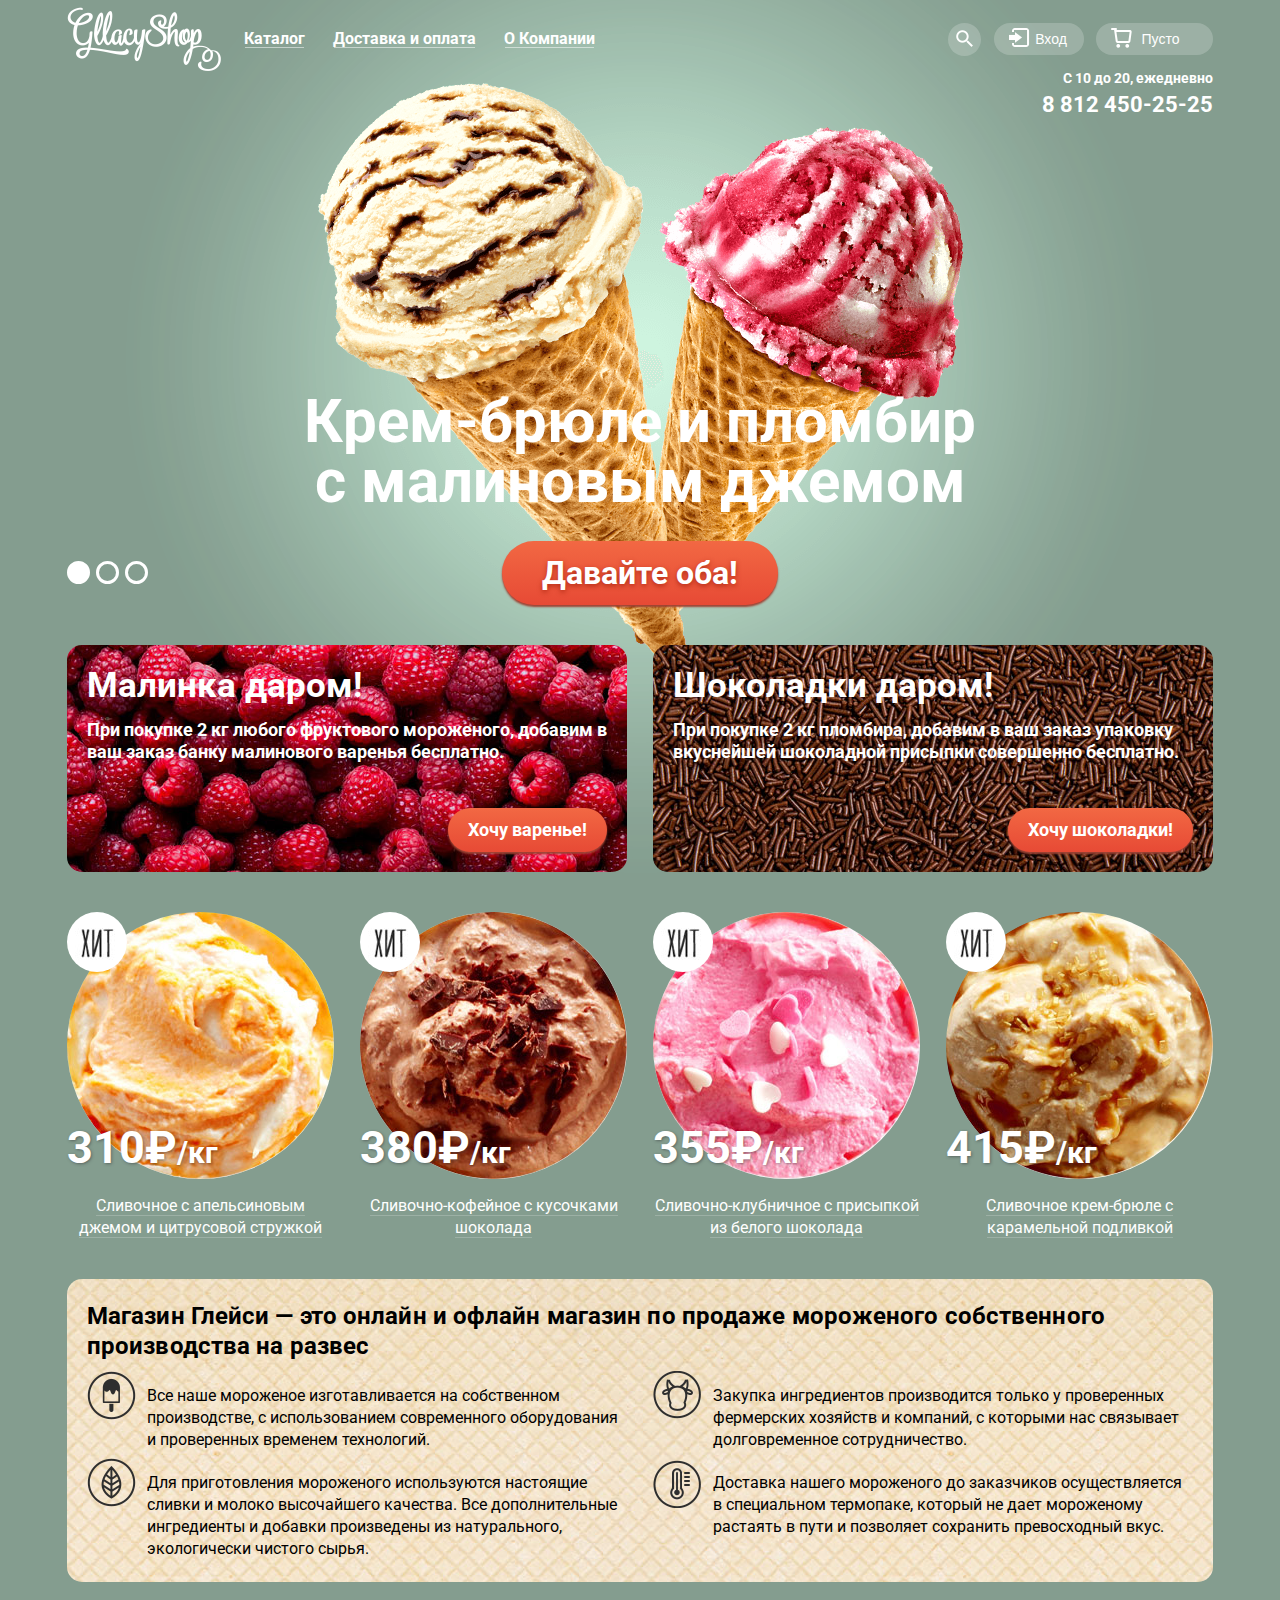
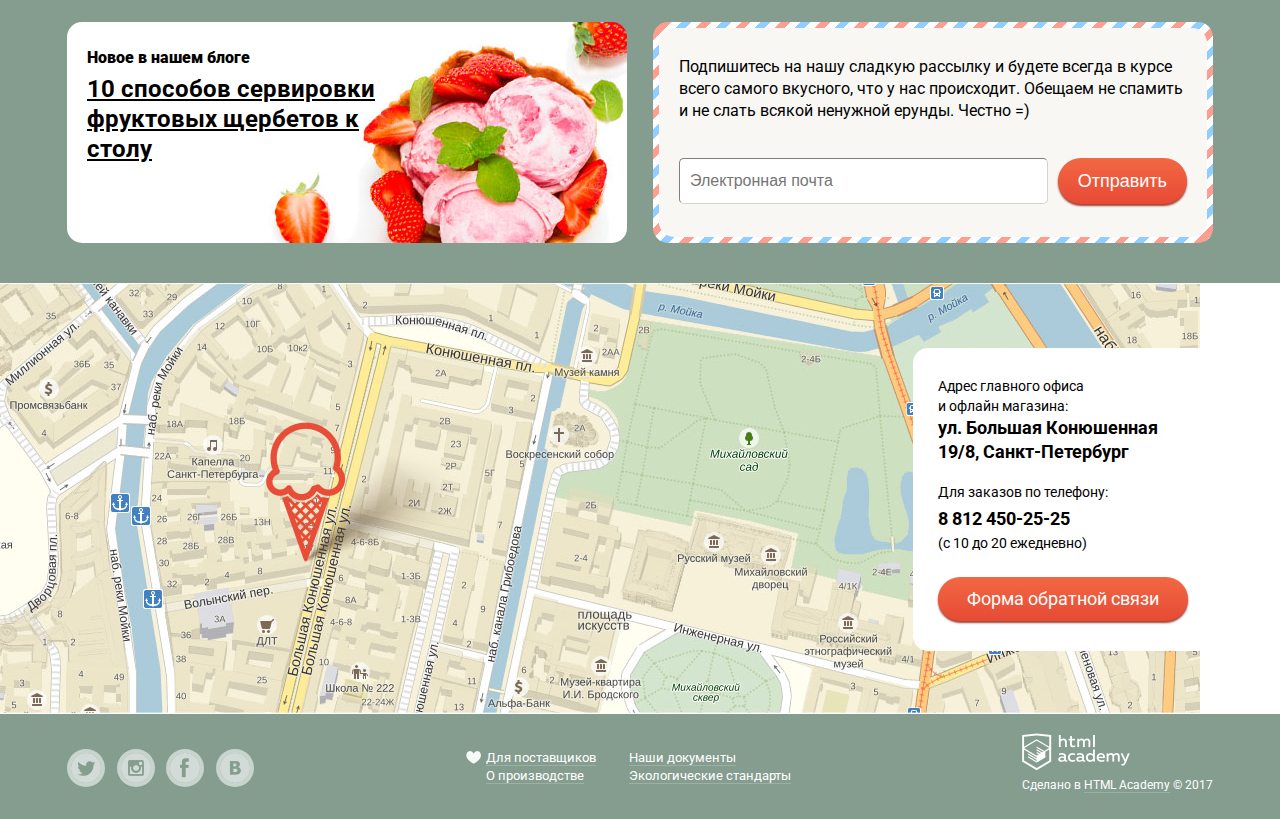
==== commit e499d261: "Пост" ====
--- a/index.html
+++ b/index.html
@@ -5,6 +5,7 @@
     <meta charset="utf-8">
     <title>HTML Academy: Глейси</title>
     <link href="https://fonts.googleapis.com/css?family=Roboto:400,500,700&amp;subset=cyrillic" rel="stylesheet">
+    <link href="css/normalize.css" rel="stylesheet">
     <link href="css/style.css" rel="stylesheet">
 </head>
 
@@ -18,7 +19,7 @@
                 <div class="container">
                     <div class="page-header-top">
                         <div class="logo">
-                            <img src="img/logo.png" alt="GllacyShop" width="150" height="60">
+                            <img src="img/logo.png" alt="GllacyShop" width="154" height="64">
                         </div>
                         <nav class="page-header-menu">
                             <ul class="menu">
@@ -33,7 +34,7 @@
                                     </ul>
                                 </li>
                                 <li><a class="header-btn-1" href="#">Доставка и оплата</a></li>
-                                <li><a class="header-btn-1" href="#">О компании</a></li>
+                                <li><a class="header-btn-1" href="#">О Компании</a></li>
                             </ul>
                         </nav>
                         <div class="user-block">
@@ -115,7 +116,7 @@
                         <div class="popular-item">
                             <img src="img/preview-1.jpg" alt="Сливочное с апельсиновым джемом и цитрусовой стружкой" width="267" height="267">
                             <div class="index">Хит</div>
-                            <b class="price">310&#8381;/кг</b>
+                            <b class="price">310&#8381;<span>/кг</span></b>
                             <h3 class="h3 a-db"><a href="#">Сливочное с апельсиновым джемом и цитрусовой стружкой</a></h3>
                             <div class="popular-item-hidden-btn">
                                 <a class="btn" href="#">Быстрый просмотр</a>
@@ -124,7 +125,7 @@
                         <div class="popular-item">
                             <img src="img/preview-2.jpg" alt="Сливочно-кофейное с кусочками шоколада" width="267" height="267">
                             <div class="index">Хит</div>
-                            <b class="price">380&#8381;/кг</b>
+                            <b class="price">380&#8381;<span>/кг</span></b>
                             <h3 class="h3 a-db"><a href="#">Сливочно-кофейное с кусочками шоколада</a></h3>
                             <div class="popular-item-hidden-btn">
                                 <a class="btn" href="#">Быстрый просмотр</a>
@@ -133,7 +134,7 @@
                         <div class="popular-item">
                             <img src="img/preview-3.jpg" alt="Сливочно-клубничное с присыпкой из белого шоколада" width="267" height="267">
                             <div class="index">Хит</div>
-                            <b class="price">355&#8381;/кг</b>
+                            <b class="price">355&#8381;<span>/кг</span></b>
                             <h3 class="h3 a-db"><a href="#">Сливочно-клубничное с присыпкой из белого шоколада</a></h3>
                             <div class="popular-item-hidden-btn">
                                 <a class="btn" href="#">Быстрый просмотр</a>
@@ -142,7 +143,7 @@
                         <div class="popular-item">
                             <img src="img/preview-4.jpg" alt="Сливочное крем-брюле с карамельной подливкой" width="267" height="267">
                             <div class="index">Хит</div>
-                            <b class="price">415&#8381;/кг</b>
+                            <b class="price">415&#8381;<span>/кг</span></b>
                             <h3 class="h3 a-db"><a href="#">Сливочное крем-брюле с карамельной подливкой</a></h3>
                             <div class="popular-item-hidden-btn">
                                 <a class="btn" href="#">Быстрый просмотр</a>
@@ -184,22 +185,23 @@
                             </div>
                         </div>
                     </div>
-                    <div class="location">
-                        <iframe src="https://www.google.com/maps/embed?pb=!1m18!1m12!1m3!1d1998.615413094925!2d30.321169016359338!3d59.93852358187609!2m3!1f0!2f0!3f0!3m2!1i1024!2i768!4f13.1!3m3!1m2!1s0x4696310fb661d55f%3A0xd0cc7f055debe430!2z0JHQvtC70YzRiNCw0Y8g0JrQvtC90Y7RiNC10L3QvdCw0Y8g0YPQuy4sINCh0LDQvdC60YIt0J_QtdGC0LXRgNCx0YPRgNCzLCAxOTExODY!5e0!3m2!1sru!2sru!4v1487507142668" width="1200" height="430" frameborder="0" style="border:0" allowfullscreen></iframe>
+                    <div class="contacts-wp">
                         <div class="contacts">
                             <p>
-                                Адрес главного офиса и офлайн магазина:
+                                Адрес главного офиса<br>
+                                и офлайн магазина:
                                 <br>
                                 <strong>ул. Большая Конюшенная 19/8, Санкт-Петербург</strong>
                             </p>
-                            <p>Для заказов по телефону:
-                                <br>
-                                <strong>8 812 450-25-25</strong>
-                                <br> (с 10 до 20 ежедневно)
-                            </p>
-                            <a class="btn" href="#">Форма обратной связи</a>
-                        </div>
-                    </div>
+                            <p>Для заказов по телефону:</p>
+                            <strong class="phone">8 812 450-25-25</strong>
+                            <p>(с 10 до 20 ежедневно)</p>
+                            <a class="btn" href="fb-form.html">Форма обратной связи</a>
+                        </div>
+                    </div>
+                </div>
+                <div class="location">
+                    <iframe src="https://www.google.com/maps/embed?pb=!1m18!1m12!1m3!1d1998.615413094925!2d30.321169016359338!3d59.93852358187609!2m3!1f0!2f0!3f0!3m2!1i1024!2i768!4f13.1!3m3!1m2!1s0x4696310fb661d55f%3A0xd0cc7f055debe430!2z0JHQvtC70YzRiNCw0Y8g0JrQvtC90Y7RiNC10L3QvdCw0Y8g0YPQuy4sINCh0LDQvdC60YIt0J_QtdGC0LXRgNCx0YPRgNCzLCAxOTExODY!5e0!3m2!1sru!2sru!4v1487507142668" width="100%" height="425" style="border:0" allowfullscreen></iframe>
                 </div>
             </main>
             <footer class="page-footer">
@@ -229,11 +231,11 @@
         </div>
     </div>
     <div class="modal-feedback-wrapper">
-        <div class="modal-feedback">
+        <div class="modal-feedback">        
             <button class="modal-exit" type="button">Закрыть</button>
             <span>Мы обязательно вам ответим!</span>
             <form class="modal-feedback-form" action="#" method="post">
-                <input type="text" name="client" id="fb-name" placeholder="Как вас зовут?" required>
+                <input type="text" name="client" id="fb-name" placeholder="Как вас зовут?" required autofocus>
                 <label for="fb-name">Как вас зовут?</label>
                 <input type="text" name="email" id="fb-email" placeholder="Ваша почта для ответа?" required>
                 <label for="fb-email">Ваша почта для ответа?</label>
@@ -242,7 +244,7 @@
             </form>
         </div>
     </div>
-    <script src="js/script.js" async></script> 
+    <script src="js/script.js" async></script>
 </body>
 
 </html>--- a/css/style.css
+++ b/css/style.css
@@ -28,7 +28,6 @@
 
 #rbtn-1:checked ~ .site-wrapper .content-wrapper {
     background: url("../img/ice-1.png") no-repeat top center;
-    -webkit-transition: background 0.5s ease;
     transition: background 0.5s ease;
 }
 
@@ -36,16 +35,12 @@
     background-color: #8996a6;
     background: #8996a6 url("../img/ice-2.png") no-repeat top center;
     
-    -webkit-transition: background 0.5s ease;
-    
     transition: background 0.5s ease;
 }
 
 #rbtn-3:checked ~ .site-wrapper .content-wrapper {
     background-color: #9d8b84;
     background: #9d8b84 url("../img/ice-3.png") no-repeat top center;
-    
-    -webkit-transition: background 0.5s ease;
     
     transition: background 0.5s ease;
 }
@@ -59,13 +54,15 @@
 .page-header-slider {
     position: relative;
     
-    margin-top: 285px;
+    margin-top: 292px;
 }
 
 .slider-controls {
     position: absolute;
     left: 0;
     bottom: 15px;
+    
+    vertical-align: middle;
 }
 
 .slider-controls label {
@@ -74,6 +71,7 @@
     width: 17px;
     height: 17px;
     border: 3px solid #ffffff;
+    margin-right: 2px;
     
     border-radius: 50%;
     cursor: pointer;
@@ -116,7 +114,7 @@
 
 .slide-title + .btn {
     padding: 10px 40px;
-    margin-top: 40px;
+    margin-top: 29px;
     
     font-size: 32px;
     line-height: 44px;
@@ -143,40 +141,34 @@
 .page-header {
     color: #ffffff;
     
-    padding-top: 10px;
+    padding-top: 7px;
 }
 
 .page-header-top {
-    display: -webkit-box;
-    display: -ms-flexbox;
     display: flex;
 }
 
 .logo {
-    width: 150px;
-    margin-right: 10px;
+    width: 154px;
+    height: 64px;
+    margin-right: 9px;
 }
 
 .page-header-menu {
-    margin-top: 10px;
+    margin-top: 13px;
 }
 
 .page-header-menu .menu {
     position: relative;
     
-    display: -webkit-box;
-    
-    display: -ms-flexbox;
-    
-    display: flex;
-    -webkit-box-pack: start;
-        -ms-flex-pack: start;
-            justify-content: flex-start;
+    display: flex;
+    justify-content: flex-start;
     
     padding: 0;
     margin: 0;
     
     font-size: 0;
+    vertical-align: middle;
     
     list-style: none;
     
@@ -186,7 +178,8 @@
     position: relative;
     
     display: inline-block;
-    padding: 10px 15px;
+    padding: 10px 14px;
+/*    margin-right: -2px;*/
     
     font-size: 16px;
     line-height: 18px;
@@ -252,8 +245,6 @@
     visibility: hidden;
     list-style: none;
     
-    -webkit-transition: all 0.3s ease-in-out;
-    
     transition: all 0.3s ease-in-out;
 }
 
@@ -308,15 +299,14 @@
     font-weight: normal;
     
     margin-left: auto;
-    margin-top: 10px;
+    margin-top: 16px;
     width: 265px;
 }
 
 .user-block-controls {
-    display: -webkit-box;
-    display: -ms-flexbox;
     display: flex;
     width: 265px;
+    
     
     font-size: 0;
 }
@@ -324,7 +314,8 @@
 .header-btn-2 {
     position: relative;
     
-    padding: 11px 15px;
+    height: 32px;
+    padding: 0px 15px;
     padding-left: 40px;
     border-width: 0;
     
@@ -334,14 +325,14 @@
     color: #ffffff;
     
     border-radius: 50px / 50px;
-    background-color: rgba(255, 255, 255, 0.3);
+    background-color: rgba(255, 255, 255, 0.2);
     outline: none;
 }
 
 .search-btn {
     padding: 0;
-    width: 42px;
-    height: 38px;
+    width: 33px;
+    height: 33px;
     
     font-size: 0;
 }
@@ -349,7 +340,7 @@
 .header-btn-2::before {
     position: absolute;
     left: 15px;
-    top: 9px;
+    top: 5px;
     
     content: "";
     
@@ -360,13 +351,23 @@
 }
 
 .search-btn::before {
-    left: 12px;
+    top: 6px;
+    left: 8px;
     
     background-position: 0px -376px;
+}
+
+.login-btn {
+    width: 90px;
 }
 
 .login-btn::before {
     background-position: 0px -319px;
+}
+
+.basket-btn {
+    width: 117px;
+    padding-left: 27px;
 }
 
 .basket-btn::before {
@@ -392,7 +393,6 @@
 .basket {
     position: relative;
     
-    display: inline-block;
     margin-left: auto;
     
     vertical-align: middle;
@@ -432,8 +432,6 @@
     visibility: hidden;
     opacity: 0;
     
-    -webkit-transition: all 0.3s ease-in-out;
-    
     transition: all 0.3s ease-in-out;
 }
 
@@ -461,8 +459,6 @@
     
     visibility: hidden;
     opacity: 0;
-    
-    -webkit-transition: all 0.2s ease-out;
     
     transition: all 0.2s ease-out;
 }
@@ -492,10 +488,10 @@
     padding: 20px 15px;
     margin-top: 5px;
     
+    vertical-align: middle;
+    
     visibility: hidden;
     opacity: 0;
-    
-    -webkit-transition: all 0.3s ease-in-out;
     
     transition: all 0.3s ease-in-out;
 }
@@ -527,8 +523,6 @@
     
     visibility: hidden;
     opacity: 0;
-    
-    -webkit-transition: all 0.2s ease-out;
     
     transition: all 0.2s ease-out;
 }
@@ -583,8 +577,6 @@
     visibility: hidden;
     opacity: 0;
     
-    -webkit-transition: all 0.3s ease-in-out;
-    
     transition: all 0.3s ease-in-out;
 }
 
@@ -596,8 +588,6 @@
 }
 
 .basket-tr {
-    display: -webkit-box;
-    display: -ms-flexbox;
     display: flex;
     
     margin-bottom: 20px;
@@ -633,13 +623,11 @@
 }
 
 .basket-tr .cross-it-out::before {
-    -webkit-transform: rotate(45deg);
-            transform: rotate(45deg);
+    transform: rotate(45deg);
 }
 
 .basket-tr .cross-it-out::after {
-    -webkit-transform: rotate(-45deg);
-            transform: rotate(-45deg);
+    transform: rotate(-45deg);
 }
 
 .basket-tr .disabled {
@@ -667,16 +655,9 @@
 }
 
 .basket-controls {
-    display: -webkit-box;
-    display: -ms-flexbox;
-    display: flex;
-    -webkit-box-orient: vertical;
-    -webkit-box-direction: normal;
-        -ms-flex-direction: column;
-            flex-direction: column;
-    -webkit-box-align: end;
-        -ms-flex-align: end;
-            align-items: flex-end;
+    display: flex;
+    flex-direction: column;
+    align-items: flex-end;
 }
 
 .basket-controls span {
@@ -701,11 +682,12 @@
 
 .user-block-contacts p {
     display: block;
+    margin-top: 14px;
 }
 
 .user-block-contacts span {
     position: absolute;
-    bottom: -25px;
+    bottom: -31px;
     right: 0;
     
     display: block;
@@ -715,6 +697,8 @@
 }
 
 .page-footer {
+    margin-top: 5px;
+    
     color: #ffffff;
     font-size: 13px;
     line-height: 18px;
@@ -722,33 +706,23 @@
 }
 
 .page-footer .container {
-    display: -webkit-box;
-    display: -ms-flexbox;
-    display: flex;
-    -webkit-box-pack: justify;
-        -ms-flex-pack: justify;
-            justify-content: space-between;
+    display: flex;
+    justify-content: space-between;
 }
 
 .footer-social {
-    display: -webkit-box;
-    display: -ms-flexbox;
-    display: flex;
-    -webkit-box-pack: justify;
-        -ms-flex-pack: justify;
-            justify-content: space-between;
-    
-    -ms-flex-preferred-size: 190px;
-    
-        flex-basis: 190px;
-    margin-top: 35px;
+    display: flex;
+    justify-content: space-between;
+    
+    flex-basis: 187px;
+    margin-top: 30px;
     margin-bottom: 30px;
 }
 
 .social-btn {
     width: 30px;
     height: 30px;
-    border: 5px solid rgba(255, 255, 255, 0.7);
+    border: 4px solid rgba(255, 255, 255, 0.7);
     
     font-size: 0;
     
@@ -787,18 +761,13 @@
 }
 
 .footer-menu {
-    display: -webkit-box;
-    display: -ms-flexbox;
-    display: flex;
-    -webkit-box-pack: justify;
-        -ms-flex-pack: justify;
-            justify-content: space-between;
-    
-    -ms-flex-preferred-size: 310px;
-    
-        flex-basis: 310px;
-    margin-top: 35px;
+    display: flex;
+    justify-content: space-between;
+    
+    flex-basis: 305px;
+    margin-top: 30px;
     margin-bottom: 30px;
+    margin-left: px;
 }
 
 .love {
@@ -827,7 +796,7 @@
 }
 
 .footer-copyright {
-    margin-top: 20px;
+    margin-top: 14px;
     margin-bottom: 25px;
     
     font-size: 12px;
@@ -847,7 +816,6 @@
 
 .h3 {
     display: inline;
-    margin: 0;
     
     color: #ffffff;
     font-size: 16px;
@@ -928,7 +896,6 @@
     text-decoration: none;
     
     background-color: #ed5b3d;
-    background-image: -webkit-linear-gradient(bottom, rgb(231,74,53) 0%, rgb(242,104,67) 100%);
     background-image: linear-gradient(0deg, rgb(231,74,53) 0%, rgb(242,104,67) 100%);
     border: none;
     border-radius: 25px;
@@ -938,14 +905,11 @@
 .btn:hover {
     color: #ffffff;
     
-    background-image: -webkit-linear-gradient(top, rgb(245,134,105) 0%, rgb(236,111,94) 100%);
-    
     background-image: linear-gradient(180deg, rgb(245,134,105) 0%, rgb(236,111,94) 100%);
 }
 
 .btn:active {
     box-shadow: inset 0 2px 2px 0 #9e4334;
-    background-image: -webkit-linear-gradient(bottom, rgb(242,104,67) 0%, rgb(231,74,53) 100%);
     background-image: linear-gradient(0deg, rgb(242,104,67) 0%, rgb(231,74,53) 100%);
 }
 
@@ -957,18 +921,14 @@
 .popular-item img,
 .catalog-item img {
     border-radius: 50%;
+    margin-bottom: 10px;
 }
 
 .popular-item-hidden-btn {
     position: absolute;
     
-    display: -webkit-box;
-    
-    display: -ms-flexbox;
-    
-    display: flex;
-    -ms-flex-pack: distribute;
-        justify-content: space-around;
+    display: flex;
+    justify-content: space-around;
     
     width: 267px;
     margin-top: 10px;
@@ -993,13 +953,8 @@
 .catalog-item:hover .popular-item-hidden-btn {
     position: absolute;
     
-    display: -webkit-box;
-    
-    display: -ms-flexbox;
-    
-    display: flex;
-    -ms-flex-pack: distribute;
-        justify-content: space-around;
+    display: flex;
+    justify-content: space-around;
     
     width: 267px;
     margin-top: 10px;
@@ -1043,23 +998,15 @@
 }
 
 .holder {
-    display: -webkit-box;
-    display: -ms-flexbox;
-    display: flex;
-    -webkit-box-pack: justify;
-        -ms-flex-pack: justify;
-            justify-content: space-between;
+    display: flex;
+    justify-content: space-between;
     
     margin: 40px 0;
 }
 
 .holder-1 {
-    display: -webkit-box;
-    display: -ms-flexbox;
-    display: flex;
-    -webkit-box-pack: justify;
-        -ms-flex-pack: justify;
-            justify-content: space-between;
+    display: flex;
+    justify-content: space-between;
     
     color: #ffffff;
     font-size: 18px;
@@ -1067,13 +1014,8 @@
 }
 
 .holder-1 .fill {
-    display: -webkit-box;
-    display: -ms-flexbox;
-    display: flex;
-    -webkit-box-orient: vertical;
-    -webkit-box-direction: normal;
-        -ms-flex-direction: column;
-            flex-direction: column;
+    display: flex;
+    flex-direction: column;
 }
 
 .holder-1 .fill:nth-of-type(1) {
@@ -1085,18 +1027,16 @@
 }
 
 .holder-1 span {
-    margin-top: 25px;
+    margin-top: 13px;
     margin-bottom: 45px;
 }
 
 .holder-1 .btn {
-    -ms-flex-item-align: end;
-        align-self: flex-end;
+    align-self: flex-end;
 }
 
 .fill {
-    -ms-flex-preferred-size: 520px;
-        flex-basis: 520px;
+    flex-basis: 520px;
     padding: 20px;
     
     border-radius: 15px;
@@ -1113,13 +1053,18 @@
 }
 
 .holder-2 .fill:nth-of-type(1) {
-    background: #ffffff url("../img/background-ummy-short-3.jpg") no-repeat;
+    background: #ffffff url("../img/background-ummy-short-3.jpg") no-repeat -14px -2px;
+    
+    padding: 25px 20px;
+}
+
+.holder-2 b {
+    margin-bottom: 5px;
 }
 
 .holder-2 .fill:nth-of-type(2) {
     box-sizing: border-box;
-    -ms-flex-preferred-size: 560px;
-        flex-basis: 560px;
+    flex-basis: 560px;
     max-width: 560px;
     padding: 6px;
     
@@ -1131,12 +1076,18 @@
 .holder-2 .fill-content {
     position: relative;
     
-    padding: 28px 18px;
-    width: 510px;
+    padding: 28px 20px;
+    width: 508px;
     
     background-color: #f8f7f4;
     border-radius: inherit;
 }
+
+/*
+.fill-content p {
+    margin-bottom: 100px;
+}
+*/
 
 .fill-content input:focus::-webkit-input-placeholder {
     color: transparent;
@@ -1162,8 +1113,6 @@
     
     visibility: hidden;
     opacity: 0;
-    
-    -webkit-transition: all 0.2s ease-out;
     
     transition: all 0.2s ease-out;
 }
@@ -1195,15 +1144,14 @@
 
 .holder-2 p {
     margin: 0;
-    margin-bottom: 40px;
+    margin-bottom: 36px;
     
     font-weight: normal;
 }
 
 .form-spam {
-    display: -webkit-box;
-    display: -ms-flexbox;
-    display: flex;
+    display: flex;
+    margin-bottom: 5px;
 }
 
 .form-spam input {
@@ -1221,12 +1169,8 @@
 }
 
 .popular {
-    display: -webkit-box;
-    display: -ms-flexbox;
-    display: flex;
-    -webkit-box-pack: justify;
-        -ms-flex-pack: justify;
-            justify-content: space-between;
+    display: flex;
+    justify-content: space-between;
     margin-bottom: 40px;
     
     color: #ffffff;
@@ -1262,7 +1206,7 @@
 .price {
     position: absolute;
     left: 0;
-    top: 200px;
+    top: 213px;
     
     font-size: 45px;
     line-height: 45px;
@@ -1271,14 +1215,18 @@
     text-shadow: 0.5px 0.866px 3px rgba(49, 50, 53, 0.5);
 }
 
+.price span {
+    font-size: 30px;
+}
+
 .popular-item:hover .price, 
 .catalog-item:hover .price {
-    top: 205px;
+    top: 218px;
     left: 15px;
 }
 
 .features {  
-    padding: 30px 20px;
+    padding: 22px 20px;
     
     background: #eee0c8 url("../img/background-cross-short-2.jpg") no-repeat;
     
@@ -1290,22 +1238,17 @@
     
     font-size: 24px;
     line-height: 30px;
+    letter-spacing: 0.1px;
 }
 
 .features-container {
-    display: -webkit-box;
-    display: -ms-flexbox;
-    display: flex;
-    -ms-flex-wrap: wrap;
-        flex-wrap: wrap;
-    -webkit-box-pack: justify;
-        -ms-flex-pack: justify;
-            justify-content: space-between;
-    -ms-flex-line-pack: justify;
-        align-content: space-between;
-    
-    min-height: 180px;
-    margin-top: 27px;
+    display: flex;
+    flex-wrap: wrap;
+    justify-content: space-between;
+    align-content: space-between;
+    
+    min-height: 175px;
+    margin-top: 24px;
 }
 
 .features-item {
@@ -1322,8 +1265,8 @@
 
 .features-item::before {
     position: absolute;
-    left: -56px;
-    top: -18px;
+    left: -60px;
+    top: -14px;
     
     content: "";
     
@@ -1355,22 +1298,28 @@
 
 .location {
     position: relative;
-    right: 27px;
     
     min-width: 1200px;
     min-height: 430px;
     
+    background-color: #fff;
     background-image: url("../img/map-pin-short.jpg");
     background-repeat: no-repeat;
 }
 
+.contacts-wp {
+    position: relative;
+}
+
 .contacts {
     position: absolute;
     top: 65px;
-    right: 27px;
+    right: 0;
+    z-index: 10;
     
     width: 250px;
-    padding: 25px;
+    min-height: 275px;
+    padding: 14px 25px;
     
     font-size: 14px;
     line-height: 20px;
@@ -1380,9 +1329,29 @@
     border-radius: 15px;
 }
 
+.contacts strong {
+    font-size: 18px;
+    line-height: 24px;
+}
+
+.contacts p:nth-of-type(1) {
+    margin-bottom: 18px;
+}
+
+.contacts p:nth-of-type(2) {
+    margin-top: 0;
+    margin-bottom: 5px;
+}
+
+.contacts p:nth-of-type(3) {
+    margin-top: 2px;
+    margin-bottom: 8px;
+}
+
 .contacts .btn {
     box-sizing: border-box;
     width: 100%;
+    margin-top: 16px;
     
     text-align: center;
 }
@@ -1391,6 +1360,7 @@
     position: fixed;
     top: 0;
     left: 0;
+    z-index: 51;
     
     width: 10000px;
     height: 10000px;
@@ -1398,11 +1368,27 @@
     visibility: hidden;
     opacity: 0;
     background-color: rgba(0, 0, 0, 0.5);
-}
-
-.visible {
+    
+/*    animation-name: modal-feedback-wrapper;*/
+}
+
+/*
+@keyframes modal-feedback-wrapper {
+    from {
+        opacity: 0;
+    }
+    to {
+        opacity: 1;
+    }
+}
+*/
+
+.modal-feedback-visible {
     visibility: visible;
     opacity: 1;
+    
+    animation-name: mf-translate;
+    animation-duration: 1.5s;
 }
 
 .modal-feedback {
@@ -1410,7 +1396,7 @@
     top: 0;
     top: 50%;
     left: 50%;
-    z-index: 50;
+    z-index: 52;
     
     width: 455px;
     min-height: 425px;
@@ -1420,9 +1406,27 @@
     
     background-color: #f8f7f4;
     border-radius: 10px;
-}
-
-.modal-exit {
+    
+/*    animation: mf-translate 1.5s 1 linear;*/
+}
+
+@keyframes mf-translate {
+    0% {
+        transform: translate(0, -2000px);
+    }
+    70% {
+        transform: translate(0, 30px);
+    }
+    90% {
+        transform: translate(0, -10px);
+    }
+    100% {
+        transform: translate(0, 0);
+    }
+}
+
+.modal-exit,
+.modal-back {
     position: absolute;
     right: 25px;
     top: 25px;
@@ -1451,24 +1455,69 @@
     background-color: #000000;
 }
 
+@keyframes cross-1 {
+    0% {
+        transform: rotate(0deg);
+    }
+    100% {
+        transform: rotate(45deg);
+    }
+}
+
+@keyframes cross-2 {
+    0% {
+        transform: rotate(0deg);
+    }
+    100% {
+        transform: rotate(-45deg);
+    }
+}
+
 .modal-exit::before {
-    -webkit-transform: rotate(45deg);
-            transform: rotate(45deg);
+/*    transform: rotate(45deg);*/
+    animation: cross-1 0.5s 1 ease-in-out 1.5s;
+    animation-fill-mode: forwards;
+
 }
 
 .modal-exit::after {
-    -webkit-transform: rotate(-45deg);
-            transform: rotate(-45deg);
+/*    transform: rotate(-45deg);*/
+    animation: cross-2 0.5s 1 ease-in-out 1.5s;
+    animation-fill-mode: forwards;
+
+}
+
+.modal-back::before {
+    content: "";
+    
+    position: absolute;
+    right: 5px;
+    top: 0;
+    
+    height: 17px;
+    width: 17px;
+    border-left: 3px solid #000000;
+    border-bottom: 3px solid #000000;
+        
+    transform: rotate(45deg);
+}
+
+.modal-back::after {
+    content: "";
+    
+    position: absolute;
+    right: 0;
+    top: 0;
+    
+    width: 28px;
+    border-bottom: 3px solid #000000;
+    
+    transform: translate(0px, 8px);
 }
 
 .modal-feedback-form {
-    display: -webkit-box;
-    display: -ms-flexbox;
-    display: flex;
-    -webkit-box-orient: vertical;
-    -webkit-box-direction: normal;
-        -ms-flex-direction: column;
-            flex-direction: column;
+    display: flex;
+    flex-direction: column;
 }
 
 .modal-feedback-form input {
@@ -1531,8 +1580,6 @@
     visibility: hidden;
     opacity: 0;
     
-    -webkit-transition: all 0.2s ease-out;
-    
     transition: all 0.2s ease-out;
 }
 
@@ -1584,8 +1631,7 @@
 }
 
 .modal-feedback-form .btn {
-    -ms-flex-item-align: end;
-        align-self: flex-end;
+    align-self: flex-end;
 }
 
 .breadcrumbs {
@@ -1595,12 +1641,12 @@
 }
 
 .breadcrumbs ul {
-    display: -webkit-box;
-    display: -ms-flexbox;
     display: flex;
     padding: 0;
     margin: 0;
     
+    vertical-align: middle;
+    
     list-style: none;
 }
 
@@ -1608,30 +1654,22 @@
     content: "»";
     
     display: inline-block;
-    margin: 0 5px;
+    margin: 0 7px;
 }
 
 .catalog {
-    display: -webkit-box;
-    display: -ms-flexbox;
-    display: flex;
-    -webkit-box-orient: vertical;
-    -webkit-box-direction: normal;
-        -ms-flex-direction: column;
-            flex-direction: column;
+    display: flex;
+    flex-direction: column;
     
     color: #ffffff;
 }
 
 .catalog-controls {
-    display: -webkit-box;
-    display: -ms-flexbox;
-    display: flex;
-    -ms-flex-wrap: wrap;
-        flex-wrap: wrap;
+    display: flex;
+    flex-wrap: wrap;
     
     min-height: 130px;
-    margin-top: 35px;
+    margin-top: 29px;
     margin-bottom: 40px;
     
     font-size: 14px;
@@ -1641,6 +1679,7 @@
 
 .catalog-controls-tuggle,
 .catalog-controls button {
+/*    padding: 0 15px;*/
     font-size: 16px;
     line-height: 18px;
     font-weight: 500;
@@ -1655,12 +1694,8 @@
 }
 
 .catalog-controls-floor {
-    display: -webkit-box;
-    display: -ms-flexbox;
-    display: flex;
-    -webkit-box-pack: justify;
-        -ms-flex-pack: justify;
-            justify-content: space-between;
+    display: flex;
+    justify-content: space-between;
     width: 860px;
 }
 
@@ -1674,19 +1709,15 @@
 
 .catalog-controls-tuggle {
     padding: 6px 15px;
+    margin-top: 5px;
     
     background-color: rgba(255, 255, 255, 0.3);
 }
 
 .tuggle-select {
-    display: -webkit-box;
-    display: -ms-flexbox;
-    display: flex;
-    -webkit-box-pack: center;
-        -ms-flex-pack: center;
-            justify-content: center;
-    -ms-flex-line-pack: center;
-        align-content: center;
+    display: flex;
+    justify-content: center;
+    align-content: center;
     box-sizing: border-box;
     width: 195px;
     height: 35px;
@@ -1697,28 +1728,32 @@
     color: #ffffff;
     font: inherit;
     font-weight: 500;
+    
     -webkit-appearance: none;
     -moz-appearance: none;
-    padding: 6px 25px;
-/*    padding-left: 10px;*/
+    
+    padding: 0px 25px;
+    width: 100%;
+    padding-left: 16px;
     
     border: none;
+/*    border-color: transparent;*/
     outline: none;
     background-color: transparent;
     background-image: url(../img/icon-mark.png);
     background-repeat: no-repeat;
-    background-position: 165px center;
+    background-position: 169px center;
     
     cursor: pointer;
 }
 
 .tuggle-select:hover select {
     color: #000000;
-    text-align: left;
+/*    text-align: left;*/
     
     background-image: url(../img/icon-mark-alt.png);
     background-repeat: no-repeat;
-    background-position: 165px center;
+    background-position: 160px center;
 
 }
 
@@ -1769,6 +1804,9 @@
 
 .catalog-controls-tuggle .bar {
     height: 4px;
+    margin-left: 10%;
+    width: 60%;
+    
     background-color: #ffffff;
 }
 
@@ -1798,18 +1836,14 @@
 }
 
 .tuggle-rbtn {
-    display: -webkit-box;
-    display: -ms-flexbox;
-    display: flex;
-    -webkit-box-pack: justify;
-        -ms-flex-pack: justify;
-            justify-content: space-between;
-    -ms-flex-line-pack: center;
-        align-content: center;
+    display: flex;
+    justify-content: space-between;
+    align-items: center;
     
     box-sizing: border-box;
     width: 415px;
     height: 35px;
+    padding: 0 15px;
     
     vertical-align: middle;
 }
@@ -1820,8 +1854,9 @@
 
 .tuggle-rbtn label {
     position: relative;
-    top: 3px;
-    margin-left: 35px;
+    
+    display: flex;
+    padding-left: 30px;
     
     cursor: pointer;
 }
@@ -1830,10 +1865,9 @@
     content:"";
     
     position: absolute;
-    left: -30px;
+    left: 0;
     top: -1px;
     
-    display: inline-block;
     width: 12px;
     height: 12px;
     border: 4px solid transparent;
@@ -1864,16 +1898,14 @@
 
 
 .tuggle-cbx {
-    display: -webkit-box;
-    display: -ms-flexbox;
-    display: flex;
-    -webkit-box-pack: justify;
-        -ms-flex-pack: justify;
-            justify-content: space-between;
+    display: flex;
+    justify-content: space-between;
+    align-items: center;
     
     box-sizing: border-box;
     width: 700px;
     height: 35px;
+    padding: 0 15px;
 }
 
 .tuggle-cbx input {
@@ -1882,8 +1914,10 @@
 
 .tuggle-cbx label {
     position: relative;
-    top: 3px;
-    margin-left: 35px;
+    
+    display: flex;
+    align-items: center;
+    padding-left: 30px;
     
     cursor: pointer;
 }
@@ -1892,12 +1926,13 @@
     content:"";
     
     position: absolute;
-    left: -35px;
-    top: -1px;
+    left: 0;
+    top: -2px;
     
     display: inline-block;
     width: 20px;
     height: 20px;
+    margin-right: 10px;
     border: 1px solid #ffffff;
     
     border-radius: 5px;
@@ -1922,27 +1957,24 @@
     content: "";
     
     position: absolute;
-    left: -31.5px;
-    top: 3px;
+    left: 4px;
+    top: 2px;
     
     width: 12px;
     height: 6px;
     border-left: 3px solid #ffffff;
     border-bottom: 3px solid #ffffff;
     
-    -webkit-transform: rotate(-45deg);
-    
-            transform: rotate(-45deg);
+    transform: rotate(-45deg);
 }
 
 .catalog-controls-floor button {
-    -ms-flex-item-align: end;
-        align-self: flex-end;
+    align-self: flex-end;
     
     box-sizing: border-box;
     height: 35px;
     width: 145px;
-    margin-bottom: 4px;
+    padding: 0 15px;
     
     font-weight: 500;
     
@@ -1965,39 +1997,30 @@
 }
 
 .catalog-container {
-    display: -webkit-box;
-    display: -ms-flexbox;
-    display: flex;
-    -ms-flex-wrap: wrap;
-        flex-wrap: wrap;
-    -webkit-box-pack: justify;
-        -ms-flex-pack: justify;
-            justify-content: space-between;
+    display: flex;
+    flex-wrap: wrap;
+    justify-content: space-between;
 }
 
 .catalog-item {
     position: relative;
     width: 267px;
     
-    margin-bottom: 40px;
+    margin-bottom: 32px;
 }
 
 .pegination {
-    display: -webkit-box;
-    display: -ms-flexbox;
-    display: flex;
-    -webkit-box-pack: justify;
-        -ms-flex-pack: justify;
-            justify-content: space-between;
-    -ms-flex-item-align: end;
-        align-self: flex-end;
+    display: flex;
+    justify-content: space-between;
+    align-self: flex-end;
     width: 190px;
-    margin-top: 85px;
-    margin-bottom: 35px;
+    margin-top: 52px;
+    margin-bottom: 31px;
     
     font-size: 16px;
     line-height: 18px;
     font-weight: 500;
+    vertical-align: middle;
 }
 
 .pegination a {
@@ -2017,36 +2040,38 @@
     position: relative;
 }
 
+.pegination .next {
+    margin-left: 4px;
+}
+
 .pegination .next::before {
     content: "";
     
     position: absolute;
-    
-    width: 8px;
-    height: 8px;
+/*    right: -4px;*/
+    
+    width: 7px;
+    height: 7px;
     
     border-bottom: 3px solid #ffffff;
     border-left: 3px solid #ffffff;
     
-    -webkit-transform: translate(-7px, 3px) rotate(225deg);
-    
-            transform: translate(-7px, 3px) rotate(225deg);
+    transform: translate(-7px, 3px) rotate(225deg);
 }
 
 .pegination .prev::before {
     content: "";
     
     position: absolute;
-    
-    width: 8px;
-    height: 8px;
+/*    left: 5px;*/
+    
+    width: 7px;
+    height: 7px;
     
     border-bottom: 3px solid #ffffff;
     border-left: 3px solid #ffffff;
     
-    -webkit-transform: translate(-4px, 3px) rotate(45deg);
-    
-            transform: translate(-4px, 3px) rotate(45deg);
+    transform: translate(-4px, 3px) rotate(45deg);
 }
 
 .pegination a:not(.disabled):not(.active):hover {
@@ -2075,4 +2100,11 @@
     background-color: #ffffff;
     border-radius: 50%;
     cursor: context-menu;
-}+}
+
+/*
+Вопросы:
+1. Как растянуть карту на всю ширину
+2. О какой анимации формы идет речь?
+3. Критерий 4.4 (Фильтр: при выключенном JavaScript кнопка «Применить» должна осуществлять переход на отдельную страницу (отдельную страницу верстать не нужно).)
+4. Пиксель перфект(соответствие макету)*/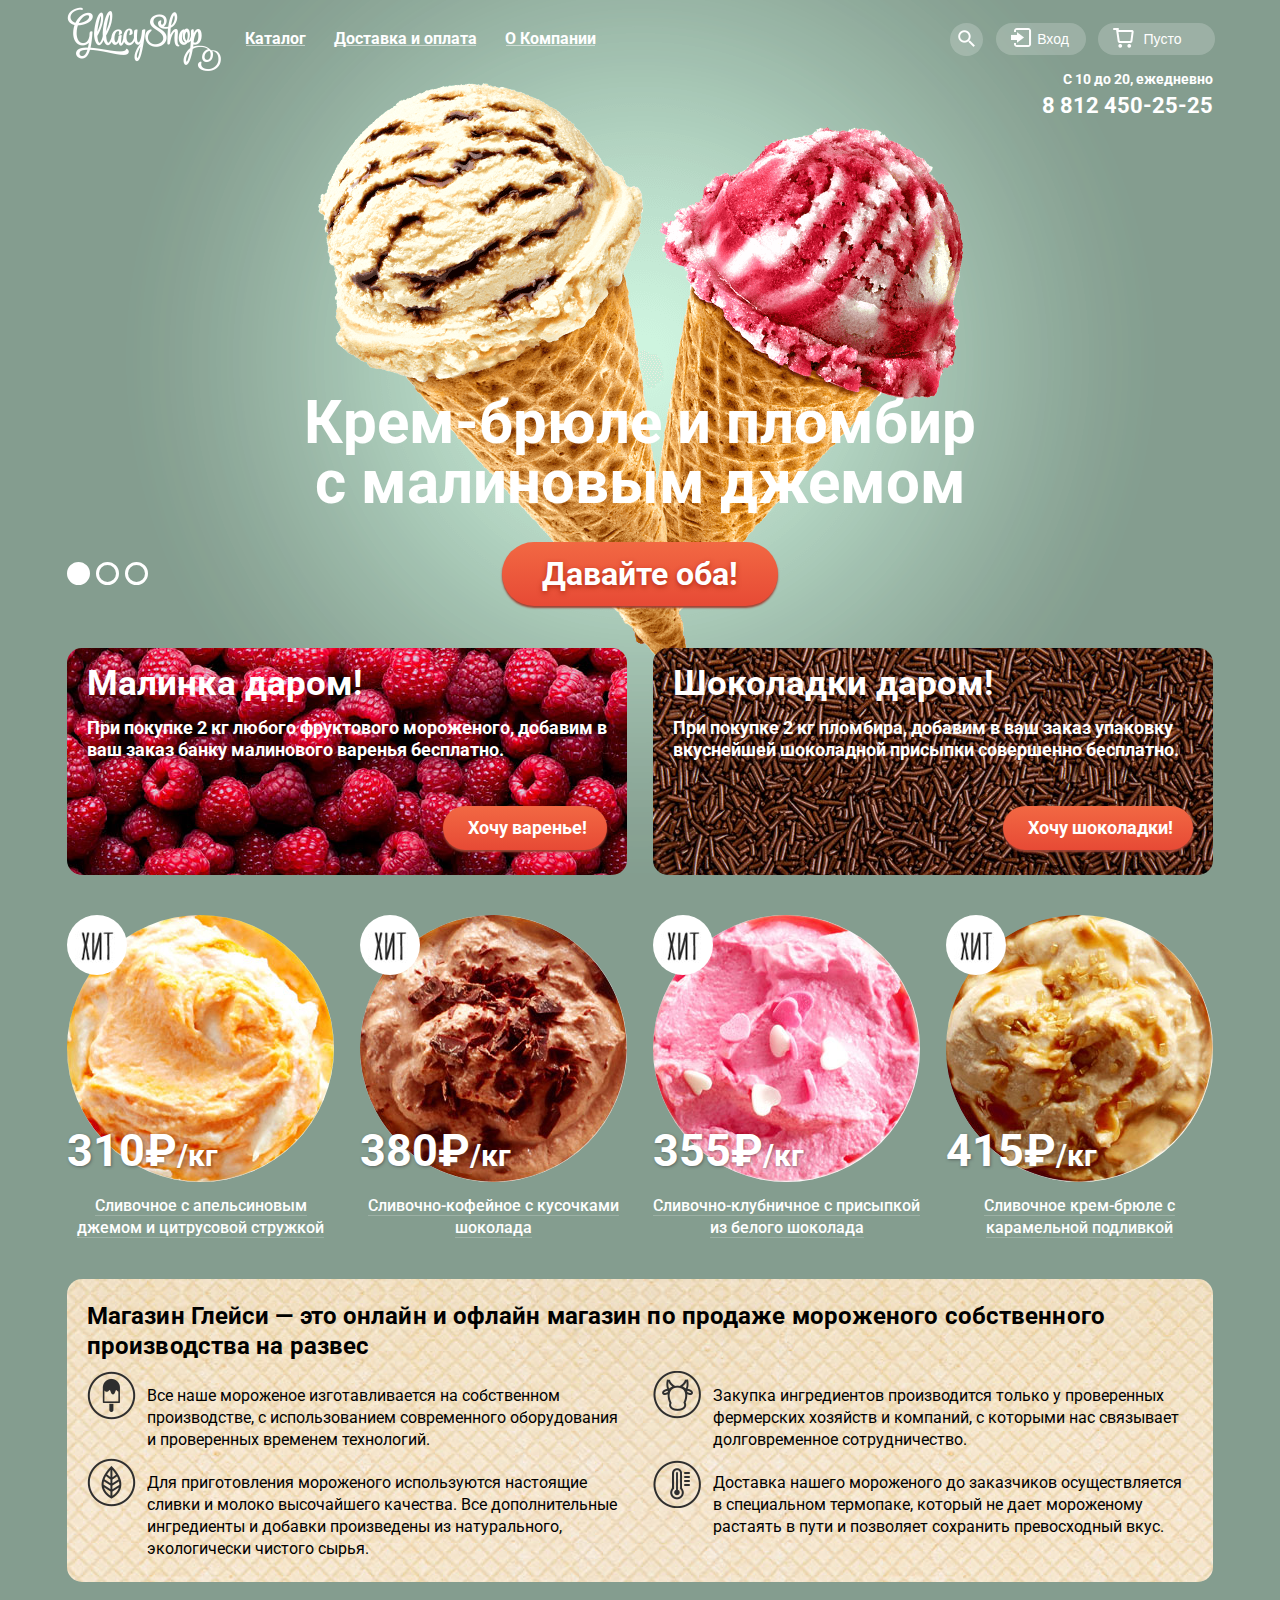
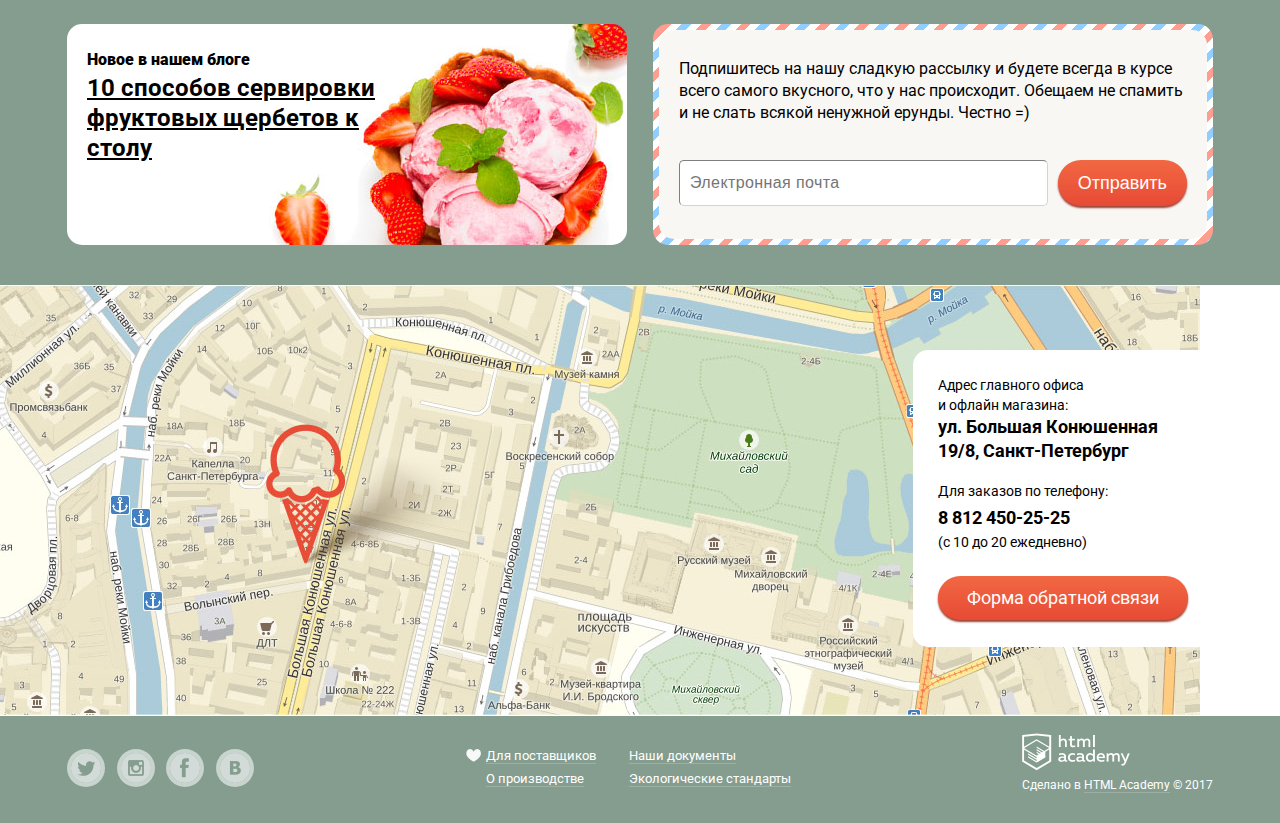
==== commit 5825a212: "Пост 7" ====
--- a/index.html
+++ b/index.html
@@ -6,7 +6,7 @@
     <title>HTML Academy: Глейси</title>
     <link href="https://fonts.googleapis.com/css?family=Roboto:400,500,700&amp;subset=cyrillic" rel="stylesheet">
     <link href="css/normalize.css" rel="stylesheet">
-    <link href="css/style.css" rel="stylesheet">
+    <link href="css/minimize.css" rel="stylesheet">
 </head>
 
 <body>
@@ -244,7 +244,7 @@
             </form>
         </div>
     </div>
-    <script src="js/script.js" async></script>
+    <script src="js/minimize.js" async></script>
 </body>
 
 </html>--- a/css/minimize.css
+++ b/css/minimize.css
@@ -0,0 +1 @@
+html,body{min-width:1200px;font-size:16px;line-height:22px;color:#000;font-family:"Roboto","Arial",sans-serif;font-weight:700;margin:0;background-color:#849d8f}.decorate-wrapper{background-image:linear-gradient(180deg,rgba(255,255,255,0.2) 650px,transparent)}input[name="slider-toggle"]{display:none}.site-wrapper::before{background-image:url(../img/ice-2.png);visibility:hidden}.site-wrapper::after{background-image:url(../img/ice-3.png);visibility:hidden}#rbtn-1:checked ~ .site-wrapper .content-wrapper{background:url(../img/ice-1.png) no-repeat top center;transition:background .5s ease}#rbtn-2:checked ~ .site-wrapper .content-wrapper{background-color:#8996a6;background:#8996a6 url(../img/ice-2.png) no-repeat top center;transition:background .5s ease}#rbtn-3:checked ~ .site-wrapper .content-wrapper{background-color:#9d8b84;background:#9d8b84 url(../img/ice-3.png) no-repeat top center;transition:background .5s ease}#rbtn-1:checked ~ .site-wrapper #slide-1,#rbtn-2:checked ~ .site-wrapper #slide-2,#rbtn-3:checked ~ .site-wrapper #slide-3{display:block}.page-header-slider{position:relative;margin-top:292px}.slider-controls{position:absolute;left:0;bottom:15px;vertical-align:middle}.slider-controls label{display:inline-block;width:17px;height:17px;border:3px solid #fff;margin-right:2px;border-radius:50%;cursor:pointer}#rbtn-1:checked ~ .site-wrapper label[for="rbtn-1"],#rbtn-2:checked ~ .site-wrapper label[for="rbtn-2"],#rbtn-3:checked ~ .site-wrapper label[for="rbtn-3"]{background-color:#fff;cursor:context-menu}label[for="rbtn-1"]:hover,label[for="rbtn-2"]:hover,label[for="rbtn-3"]:hover{background-color:rgba(255,255,255,0.4)}label[for="rbtn-1"]:active,label[for="rbtn-2"]:active,label[for="rbtn-3"]:active{background-color:#fff}#slide-1,#slide-2,#slide-3{display:none;text-align:center}.slide-title{display:block;font-size:60px;line-height:60px}.slide-title + .btn{padding:10px 40px;margin-top:29px;font-size:32px;line-height:44px;font-weight:700;text-shadow:0 2px 5px rgba(160,32,11,0.76);border-radius:100px}.slider-controls{position:absolute}.container{width:1146px;margin:0 auto;padding:0 27px}.container.catalog{box-shadow:0 26px 0 -25px #a9bbb1}.hidden{display:none}.page-header{color:#fff;padding-top:7px}.page-header-top{display:flex}.logo{width:154px;height:64px;margin-right:10px}.page-header-menu{margin-top:15px}.page-header-menu .menu{position:relative;display:flex;justify-content:flex-start;padding:0;margin:0;font-size:0;vertical-align:middle;list-style:none}.header-btn-1{position:relative;display:inline-block;padding:8px 14px;font-size:16px;line-height:18px;color:#fff;text-decoration:none}.header-btn-1::after{content:"";position:absolute;bottom:10px;left:15px;right:15px;height:1px;background-color:rgba(255,255,255,0.5)}.header-btn-1:hover{color:#000;text-decoration:none;background-color:#fff;border-radius:50px / 50px}.header-btn-1:active{color:#000;text-decoration:none;background-color:#fff;border-radius:50px / 50px;box-shadow:inset 0 3px 3px 0 #696969}.menu .actual{color:#fff;text-decoration:none;background-color:#d07058;border-radius:50px / 50px}.actual::after{display:none}.sub-menu{position:absolute;z-index:20;padding:0;margin:0;margin-top:5px;font-size:14px;line-height:16px;font-weight:400;opacity:0;visibility:hidden;list-style:none;transition:all .3s ease-in-out}.sub-menu a{display:block;padding:10px 15px;color:#000;text-decoration:none}.sub-menu li:nth-of-type(1){font-weight:700;margin-bottom:1px;box-shadow:0 7px 0 -6px #d1d0ce}.sub-menu-tuggle:hover .sub-menu{opacity:1;visibility:visible}.sub-menu a:hover{color:#000;background-color:#fbded7}.sub-menu a:active{color:#000;background-color:#f6b5a5}.sub-menu .actual-sub{color:#fff;background-color:#d07058}.user-block{font-size:14px;line-height:16px;font-weight:400;margin-left:auto;margin-top:16px;width:263px}.user-block-controls{display:flex;width:265px;font-size:0}.header-btn-2{position:relative;height:32px;padding:0 15px;padding-left:40px;border-width:0;font-size:14px;line-height:16px;font-weight:500;color:#fff;border-radius:50px / 50px;background-color:rgba(255,255,255,0.2);outline:none}.search-btn{padding:0;width:33px;height:33px;font-size:0}.header-btn-2::before{position:absolute;left:15px;top:5px;content:"";width:21px;height:20px;background-image:url(../img/sprytes/spritesheet-3.png)}.search-btn::before{top:6px;left:8px;background-position:0 -376px}.login-btn{width:90px}.login-btn::before{background-position:0 -319px}.basket-btn{width:117px;padding-left:27px}.basket-btn::before{background-position:-0 0}.search-btn:hover::before{left:12px;background-position:-22px -376px}.login-btn:hover::before{background-position:0 -348px}.active-basket-btn::before{background-position:0 -30px}.search,.login,.basket{position:relative;margin-left:auto;vertical-align:middle;font-size:14px}.search{margin-left:0}.search-btn,.login-btn,.active-basket-btn{cursor:pointer}.search-btn:hover,.login-btn:hover,.active-basket-btn{position:relative;color:#000;background-color:#fff}.active-basket-btn{width:120px}.search-pop-up{position:absolute;right:0;z-index:20;box-sizing:border-box;width:340px;padding:20px 15px;margin-top:5px;visibility:hidden;opacity:0;transition:all .3s ease-in-out}.search-pop-up input:focus::-webkit-input-placeholder{color:transparent}.search-pop-up input:focus::-moz-placeholder{color:transparent}.search-pop-up input:focus:-moz-placeholder{color:transparent}.search-pop-up input:focus:-ms-input-placeholder{color:transparent}.search-pop-up label{position:absolute;left:25px;top:5px;font-size:11px;line-height:13px;font-weight:400;visibility:hidden;opacity:0;transition:all .2s ease-out}.search-pop-up input:valid + label{color:#999;visibility:visible;opacity:1}.search-pop-up input:focus + label{color:#5b9ddf;visibility:visible;opacity:1}.login-pop-up{position:absolute;right:0;z-index:20;box-sizing:border-box;width:280px;height:215px;padding:20px 15px;margin-top:5px;vertical-align:middle;visibility:hidden;opacity:0;transition:all .3s ease-in-out}.login-pop-up input{margin-bottom:20px}.login-pop-up input:focus::-webkit-input-placeholder{color:transparent}.login-pop-up input:focus::-moz-placeholder{color:transparent}.login-pop-up input:focus:-moz-placeholder{color:transparent}.login-pop-up input:focus:-ms-input-placeholder{color:transparent}.login-pop-up label{position:absolute;left:25px;font-size:11px;line-height:13px;font-weight:400;visibility:hidden;opacity:0;transition:all .2s ease-out}.login-pop-up label[for="login-email"]{top:5px}.login-pop-up label[for="login-password"]{top:70px}.login-pop-up input:valid + label{color:#999;visibility:visible;opacity:1}.login-pop-up input:focus + label{color:#5b9ddf;visibility:visible;opacity:1}.login-pop-up button{display:block;float:left;cursor:pointer}.login-pop-up a{display:inline-block;margin-left:20px;margin-top:5px}.basket-pop-up{position:absolute;right:0;z-index:20;box-sizing:border-box;width:540px;padding:20px 15px;margin-top:5px;color:#000;visibility:hidden;opacity:0;transition:all .3s ease-in-out}.basket-table{font-size:13px;line-height:16px;border-bottom:1px solid #ccccc9}.basket-tr{display:flex;margin-bottom:20px}.basket-tr .cross-it-out{position:relative;width:10px;height:10px;padding:0;margin-top:13px;border:none;background-color:transparent;outline:none;cursor:pointer}.basket-tr .cross-it-out::before,.basket-tr .cross-it-out::after{content:"";position:absolute;left:0;top:4px;width:15px;height:2px;background-color:#3e3e3e;cursor:pointer}.basket-tr .cross-it-out::before{transform:rotate(45deg)}.basket-tr .cross-it-out::after{transform:rotate(-45deg)}.basket-tr .disabled{opacity:.5}.basket-tr .weight{padding:10px;margin-left:auto;margin-right:30px}.basket-tr .name{width:215px;padding-top:10px}.basket-tr .preview{margin:0 15px}.basket-tr .basket-price{padding-top:10px;margin-right:15px}.basket-controls{display:flex;flex-direction:column;align-items:flex-end}.basket-controls span{margin:10px 0;font-weight:700}.search:hover .search-pop-up,.login:hover .login-pop-up,.basket:hover .basket-pop-up{visibility:visible;opacity:1}.user-block-contacts{position:relative;font-weight:700;text-align:right}.user-block-contacts p{display:block;margin-top:15px}.user-block-contacts span{position:absolute;bottom:-31px;right:0;display:block;font-size:22px;line-height:24px}.page-footer{margin-top:3px;color:#fff;font-size:13px;line-height:18px;font-weight:400}.page-footer .container{display:flex;justify-content:space-between}.footer-social{display:flex;justify-content:space-between;flex-basis:187px;margin-top:30px;margin-bottom:30px}.social-btn{width:30px;height:30px;border:4px solid rgba(255,255,255,0.7);font-size:0;border-radius:50%;opacity:.8}.social-btn:hover{border:5px solid rgba(255,255,255,0.5);opacity:1}.social-btn:active{border:5px solid rgba(255,255,255,0.5);opacity:1;box-shadow:inset 0 2px 3px 1px rgba(0,0,0,0.5)}.social-btn-twitter{background:url(../img/sprytes/spritesheet-3.png) no-repeat -1px -489px;background-clip:content-box}.social-btn-instagram{background:url(../img/sprytes/spritesheet-3.png) no-repeat -1px -447px;background-clip:content-box}.social-btn-facebook{background:url(../img/sprytes/spritesheet-3.png) no-repeat -1px -405px;background-clip:content-box}.social-btn-vk{background:url(../img/sprytes/spritesheet-3.png) no-repeat -1px -531px;background-clip:content-box}.footer-menu{display:flex;justify-content:space-between;flex-basis:305px;margin-top:28px;margin-bottom:30px}.love{position:relative}.love::before{content:"";left:-20px;top:2px;position:absolute;width:20px;height:15px;background-image:url(../img/sprytes/spritesheet-3.png);background-position:0 -296px}.footer-menu ul{padding:0;margin:0;list-style:none}.footer-menu li{margin-bottom:5px}.footer-copyright{margin-top:14px;margin-bottom:25px;font-size:12px;line-height:18px}.footer-copyright p{margin:0}.h2{margin:0;font-size:35px;line-height:41px}.h3{display:inline;color:#fff;font-size:16px;line-height:22px;font-weight:500;border-bottom:1px solid rgba(255,255,255,0.2)}.hidden-container{background-color:#fff;border-radius:5px;box-shadow:0 20px 20px 0 rgba(0,0,0,0.4);overflow:hidden}.hidden-container input{box-sizing:border-box;width:100%;height:46px;padding:10px;font-size:14px;font-weight:400;border:1px solid #d3d3d2;border-radius:5px}.hidden-container .btn{border-radius:20px / 25px}.hidden-container input:hover{box-shadow:0 0 0 1px #d3d3d2}.hidden-container input:focus{box-shadow:none}.a-db /*a for dark background*/{color:#fff;text-decoration:none;border-bottom:1px solid rgba(255,255,255,0.2)}.a-db:hover{color:#ffbc9e;text-decoration:none;border-bottom:1px solid rgba(255,188,158,0.2)}.a-lb /*a for light background*/{color:#000;text-decoration:none;border-bottom:1px solid rgba(0,0,0,0.2)}.a-lb:hover{color:#e84d37;text-decoration:none;border-bottom:1px solid rgba(232,77,55,0.2)}.btn{display:inline-block;padding:10px 20px;color:#fff;font-size:18px;line-height:24px;text-decoration:none;background-color:#ed5b3d;background-image:linear-gradient(0deg,#e74a35 0%,#f26843 100%);border:none;border-radius:25px;box-shadow:0 2px 2px 0 #9e4334}.btn:hover{color:#fff;background-image:linear-gradient(180deg,#f58669 0%,#ec6f5e 100%)}.btn:active{box-shadow:inset 0 2px 2px 0 #9e4334;background-image:linear-gradient(0deg,#f26843 0%,#e74a35 100%)}.catalog-item{width:267px;padding:5px 13px 33px}.catalog-item:hover{position:relative;z-index:10;padding-bottom:69px;margin-bottom:-36px;border-radius:5px;background-color:rgba(255,255,255,0.3);box-shadow:0 20px 20px 0 rgba(0,0,0,0.4)}.catalog-item .name{padding:0 5px}.catalog-item:nth-of-type(4n-3){margin-left:-13px}.catalog-item:nth-of-type(4n){margin-right:-13px}.popular-item,.catalog-item{text-align:center}.popular-item img,.catalog-item img{border-radius:50%;margin-bottom:7px}.popular-item-hidden-btn{position:absolute;display:flex;justify-content:space-around;width:267px;margin-top:10px;opacity:0;visibility:hidden}.popular-item .btn,.catalog-item .btn{border-radius:20px / 25px}.popular-item a:not(.btn),.catalog-item a:not(.btn){font:inherit;color:inherit;text-decoration:inherit}.popular-item:hover .popular-item-hidden-btn,.catalog-item:hover .popular-item-hidden-btn{position:absolute;bottom:20px;display:flex;justify-content:space-around;width:267px;opacity:1;visibility:visible}.popular-item:hover{position:relative;z-index:10;border-radius:5px;background-color:rgba(255,255,255,0.3);box-shadow:0 20px 20px 0 rgba(0,0,0,0.4);margin:-5px -15px -70px;padding:5px 15px 70px}.holder{display:flex;justify-content:space-between;margin-top:42px;margin-bottom:40px}.holder-1{display:flex;justify-content:space-between;color:#fff;font-size:18px;line-height:22px}.holder-1 .fill{display:flex;flex-direction:column;padding-top:15px;padding-bottom:25px}.holder-1 .fill:nth-of-type(1){background:#560715 url(../img/background-fruit-short-3.jpg) no-repeat}.holder-1 .fill:nth-of-type(2){background:#40261a url(../img/background-chocolad-short-3.jpg) no-repeat}.holder-1 span{margin-top:13px;margin-bottom:45px}.holder-1 .btn{align-self:flex-end;padding-left:25px}.fill{flex-basis:520px;padding:20px;border-radius:15px}.holder-2{font-size:16px;line-height:22px;color:#000}.holder-2 .fill{background-color:#fff}.holder-2 .fill:nth-of-type(1){background:#fff url(../img/background-ummy-short-3.jpg) no-repeat -14px -2px;padding:25px 20px}.holder-2 b{margin-bottom:2px}.holder-2 .fill:nth-of-type(2){box-sizing:border-box;flex-basis:560px;max-width:560px;padding:6px;background-image:-webkit-repeating-linear-gradient(135deg,#fff 7px,#fe9e90 7px,#fe9e90 14px,#fff 14px,#fff 21px,#92cdff 21px,#92cdff 28px,#fff 28px,#fff 35px);background-image:repeating-linear-gradient(-45deg,#fff 7px,#fe9e90 7px,#fe9e90 14px,#fff 14px,#fff 21px,#92cdff 21px,#92cdff 28px,#fff 28px,#fff 35px)}.holder-2 .fill-content{position:relative;padding:28px 20px;width:508px;background-color:#f8f7f4;border-radius:inherit}.fill-content input{letter-spacing:.4px}.fill-content input:focus::-webkit-input-placeholder{color:transparent}.fill-content input:focus::-moz-placeholder{color:transparent}.fill-content input:focus:-moz-placeholder{color:transparent}.fill-content input:focus:-ms-input-placeholder{color:transparent}.form-spam label{position:absolute;left:30px;top:115px;font-size:11px;line-height:13px;font-weight:400;visibility:hidden;opacity:0;transition:all .2s ease-out}.form-spam input:valid + label{color:#999;visibility:visible;opacity:1}.form-spam input:focus + label{color:#5b9ddf;visibility:visible;opacity:1}.holder-2 b{display:block}.holder-2 a{font-size:24px;line-height:30px;font-weight:700;color:#000}.holder-2 p{margin:0;margin-bottom:36px;font-weight:400}.form-spam{display:flex;margin-bottom:5px}.form-spam input{width:370px;padding:10px;margin-right:10px;border-width:1px;font-size:16px;line-height:24px;font-weight:500;border-color:#d3d3d2;border-radius:5px}.popular{display:flex;justify-content:space-between;margin-bottom:40px;color:#fff}.popular-item{position:relative;width:267px}.index{position:absolute;top:0;left:0;width:60px;height:60px;font-size:0;background:url(../img/sprytes/spritesheet-3.png);background-position:0 -572px;border-radius:50%}.popular-item:hover .index,.catalog-item:hover .index{top:5px;left:15px}.price{position:absolute;left:0;top:213px;font-size:45px;line-height:45px;font-weight:700;text-shadow:.5px .866px 3px rgba(49,50,53,0.5)}.price span{font-size:30px}.catalog-item .price{top:214px;left:13px}.popular-item:hover .price{top:218px;left:15px}.features{padding:22px 20px;background:#eee0c8 url(../img/background-cross-short-2.jpg) no-repeat;border-radius:15px}.features-promo{display:inline;font-size:24px;line-height:30px;letter-spacing:.1px}.features-container{display:flex;flex-wrap:wrap;justify-content:space-between;align-content:space-between;min-height:175px;margin-top:24px}.features-item{position:relative;width:480px;margin-left:60px;font-size:16px;line-height:22px;font-weight:400}.features-item::before{position:absolute;left:-60px;top:-14px;content:"";width:50px;height:50px;background:url(../img/sprytes/spritesheet-3.png)}.features-item:nth-of-type(1)::before{background-position:0 -60px}.features-item:nth-of-type(2)::before{background-position:0 -179px}.features-item:nth-of-type(3)::before{background-position:0 -119px}.features-item:nth-of-type(4)::before{background-position:0 -235px}.features-item p{margin:0}.location{position:relative;min-width:1200px;min-height:430px;background-color:#fff;background-image:url(../img/map-pin-short.jpg);background-repeat:no-repeat}.contacts-wp{position:relative}.contacts{position:absolute;top:65px;right:0;z-index:10;width:250px;min-height:275px;padding:11px 25px;font-size:14px;line-height:20px;font-weight:400;background-color:#fff;border-radius:15px}.contacts strong{font-size:18px;line-height:24px}.contacts p:nth-of-type(1){margin-bottom:18px}.contacts p:nth-of-type(2){margin-top:0;margin-bottom:5px}.contacts p:nth-of-type(3){margin-top:2px;margin-bottom:8px}.contacts .btn{box-sizing:border-box;width:100%;margin-top:16px;text-align:center}.modal-feedback-wrapper{position:fixed;top:0;left:0;z-index:51;width:100%;height:100%;visibility:hidden;opacity:0;background-color:rgba(0,0,0,0.5)}.visible{visibility:visible;opacity:1}.ajs-modal-feedback{animation-name:mf-translate;animation-duration:1.5s}.modal-feedback{position:fixed;top:0;top:50%;left:50%;z-index:52;width:455px;min-height:425px;padding:25px;margin-left:-257.5px;margin-top:-237.5px;background-color:#f8f7f4;border-radius:10px}@keyframes mf-translate{0%{transform:translate(0,-2000px)}70%{transform:translate(0,30px)}90%{transform:translate(0,-10px)}100%{transform:translate(0,0)}}.modal-exit,.modal-back{position:absolute;right:25px;top:25px;width:25px;height:22px;border:none;font-size:0;background-color:transparent;outline:none;cursor:pointer}.modal-exit::before,.modal-exit::after{content:"";position:absolute;right:0;height:3px;width:25px;background-color:#000}.modal-exit::before{transform:rotate(45deg)}.modal-exit::after{transform:rotate(-45deg)}.modal-back::before{content:"";position:absolute;right:5px;top:0;height:17px;width:17px;border-left:3px solid #000;border-bottom:3px solid #000;transform:rotate(45deg)}.modal-back::after{content:"";position:absolute;right:0;top:0;width:28px;border-bottom:3px solid #000;transform:translate(0px,8px)}.modal-feedback-form{display:flex;flex-direction:column}.modal-feedback-form input{height:48px;line-height:18px}.modal-feedback-form input,.modal-feedback-form textarea{box-sizing:border-box;padding:10px 15px;border:1px solid #d3d3d2;font-size:16px;line-height:24px;font-weight:400;border-radius:5px}.modal-feedback-form textarea{font:inherit;font-weight:400;line-height:24px}.modal-feedback-form input:hover,.modal-feedback-form textarea:hover{box-shadow:0 0 0 1px #d3d3d2}.modal-feedback-form input:focus,.modal-feedback-form textarea:focus{box-shadow:none}.modal-feedback-form{position:relative}.modal-feedback-form label[for="fb-name"]{position:absolute;top:-14px;left:15px}.modal-feedback-form label[for="fb-email"]{position:absolute;top:54px;left:15px}.modal-feedback-form label{font-size:11px;line-height:13px;font-weight:400;visibility:hidden;opacity:0;transition:all .2s ease-out}.modal-feedback-form input:valid + label{color:#999;visibility:visible;opacity:1}.modal-feedback-form input:focus + label{color:#5b9ddf;visibility:visible;opacity:1}.modal-feedback-form input:focus::-webkit-input-placeholder{color:transparent}.modal-feedback-form input:focus::-moz-placeholder{color:transparent}.modal-feedback-form input:focus:-moz-placeholder{color:transparent}.modal-feedback-form input:focus:-ms-input-placeholder{color:transparent}.modal-feedback span{display:block;margin-bottom:25px;font-size:24px;line-height:28px;font-weight:500}.modal-feedback-form input{width:270px;margin-bottom:20px}.modal-feedback-form textarea{margin-bottom:25px}.modal-feedback-form .btn{align-self:flex-end}.breadcrumbs{font-size:14px;line-height:16px;font-weight:500}.breadcrumbs + .h2{margin-top:4px;margin-bottom:-4px}.breadcrumbs ul{display:flex;padding:0;margin:0;vertical-align:middle;list-style:none}.breadcrumbs li:not(:last-of-type)::after{content:"»";display:inline-block;margin:0 7px}.catalog{display:flex;flex-direction:column;color:#fff}.catalog-controls{display:flex;flex-wrap:wrap;min-height:130px;margin-top:29px;margin-bottom:35px;font-size:14px;line-height:16px;font-weight:400}.catalog-controls-tuggle,.catalog-controls button{font-size:16px;line-height:18px;font-weight:500;border-radius:20px}.catalog-controls button{color:#fff;border:2px solid #fff}.catalog-controls-floor{display:flex;justify-content:space-between;width:860px}.catalog-controls-floor:first-of-type{margin-bottom:20px}.catalog-controls-item span{padding-left:15px}.catalog-controls-tuggle{padding:6px 15px;margin-top:5px;background-color:rgba(255,255,255,0.3)}.tuggle-select{display:flex;justify-content:center;align-content:center;box-sizing:border-box;width:195px;height:35px;padding:0}.tuggle-select select{color:#fff;font:inherit;font-weight:500;-webkit-appearance:none;-moz-appearance:none;padding:0 25px;width:100%;padding-left:16px;border:none;outline:none;background-color:transparent;background-image:url(../img/icon-mark.png);background-repeat:no-repeat;background-position:169px center;cursor:pointer}.tuggle-select:hover select{color:#000;background-image:url(../img/icon-mark-alt.png);background-repeat:no-repeat;background-position:160px center}.tuggle-select:hover{background-color:#fff}.tuggle-select option{color:#000;font-size:14px;line-height:16px;font-weight:400}.tuggle-select select:focus{border:none;box-shadow:none}.label-range{margin-top:-1px}.label-range input{width:0;padding:0;border:none;background-color:transparent;font-size:14px;line-height:16px;font-weight:400;color:#fff;cursor:text}.catalog-controls-tuggle .scale{position:relative;width:190px;height:4px;margin:9.5px 0;background-color:rgba(255,255,255,0.7)}.catalog-controls-tuggle .bar{height:4px;margin-left:10%;width:60%;background-color:#fff}.scale-tuggle{position:absolute;top:-8px;width:20px;height:20px;border-radius:50%;background-color:#fff}.scale-tuggle:hover{box-shadow:0 0 0 2px #fff;cursor:pointer}.scale-tuggle-min{left:10%}.scale-tuggle-max{right:30%}.tuggle-rbtn{display:flex;justify-content:space-between;align-items:center;box-sizing:border-box;width:415px;height:35px;padding:0 15px;vertical-align:middle}.tuggle-rbtn input{display:none}.tuggle-rbtn label{position:relative;display:flex;padding-left:30px;cursor:pointer}.tuggle-rbtn label::before{content:"";position:absolute;left:0;top:-1px;width:12px;height:12px;border:4px solid transparent;box-shadow:0 0 0 1px #fff;border-radius:50%;cursor:pointer}.tuggle-rbtn-item:hover label::before{box-shadow:0 0 0 2px #fff}.tuggle-rbtn-item.disabled:hover label::before{box-shadow:0 0 0 1px #fff}.tuggle-rbtn-item.disabled label::before,.tuggle-rbtn-item.disabled label::after{opacity:.5}input[type~="radio"]:checked + label::before{background-color:#fff;background-clip:content-box}.tuggle-cbx{display:flex;justify-content:space-between;align-items:center;box-sizing:border-box;width:700px;height:35px;padding:0 15px}.tuggle-cbx input{display:none}.tuggle-cbx label{position:relative;display:flex;align-items:center;padding-left:30px;cursor:pointer}.tuggle-cbx label::before{content:"";position:absolute;left:0;top:-2px;display:inline-block;width:20px;height:20px;margin-right:10px;border:1px solid #fff;border-radius:5px;cursor:pointer}.tuggle-cbx-item:hover label::before{box-shadow:0 0 0 1px #fff}.tuggle-cbx-item.disabled:hover label::before{box-shadow:none}.tuggle-cbx-item.disabled label::before,.tuggle-cbx-item.disabled label::after{opacity:.5}input[type~="checkbox"]:checked + label::after{content:"";position:absolute;left:4px;top:2px;width:12px;height:6px;border-left:3px solid #fff;border-bottom:3px solid #fff;transform:rotate(-45deg)}.catalog-controls-floor button{align-self:flex-end;box-sizing:border-box;height:35px;width:145px;padding:0 15px;font-weight:500;cursor:pointer}.catalog-controls-floor button:hover{color:#000;background-color:#fff}.catalog-controls-floor button:active{border:none;color:#000;background-color:#eaeaea;box-shadow:inset 0 2px 2px 0 rgba(0,0,0,0.5)}.catalog-container{display:flex;flex-wrap:wrap}.catalog-item{position:relative}.pegination{display:flex;justify-content:space-between;align-self:flex-end;width:200px;margin-top:48px;margin-bottom:31px;margin-right:-6px;font-size:16px;line-height:18px;font-weight:500;vertical-align:middle}.pegination a{display:inline-block;box-sizing:border-box;width:25px;height:25px;padding:4px 8px;text-align:center;text-decoration:none;color:#fff}.pegination .next,.pegination .prev{position:relative}.pegination .next{margin-left:4px}.pegination .next::before{content:"";position:absolute;width:7px;height:7px;border-bottom:3px solid #fff;border-left:3px solid #fff;transform:translate(-7px,3px) rotate(225deg)}.pegination .prev::before{content:"";position:absolute;width:7px;height:7px;border-bottom:3px solid #fff;border-left:3px solid #fff;transform:translate(-4px,3px) rotate(45deg)}.pegination a:not(.disabled):not(.active):hover{color:#fff;background-color:rgba(255,255,255,0.3);border-radius:50%}.pegination a:not(.disabled):not(.active):active{color:#000;background-color:#fff;border-radius:50%}.pegination .disabled{opacity:.3;cursor:context-menu}.pegination .active{color:#000;background-color:#fff;border-radius:50%;cursor:context-menu}